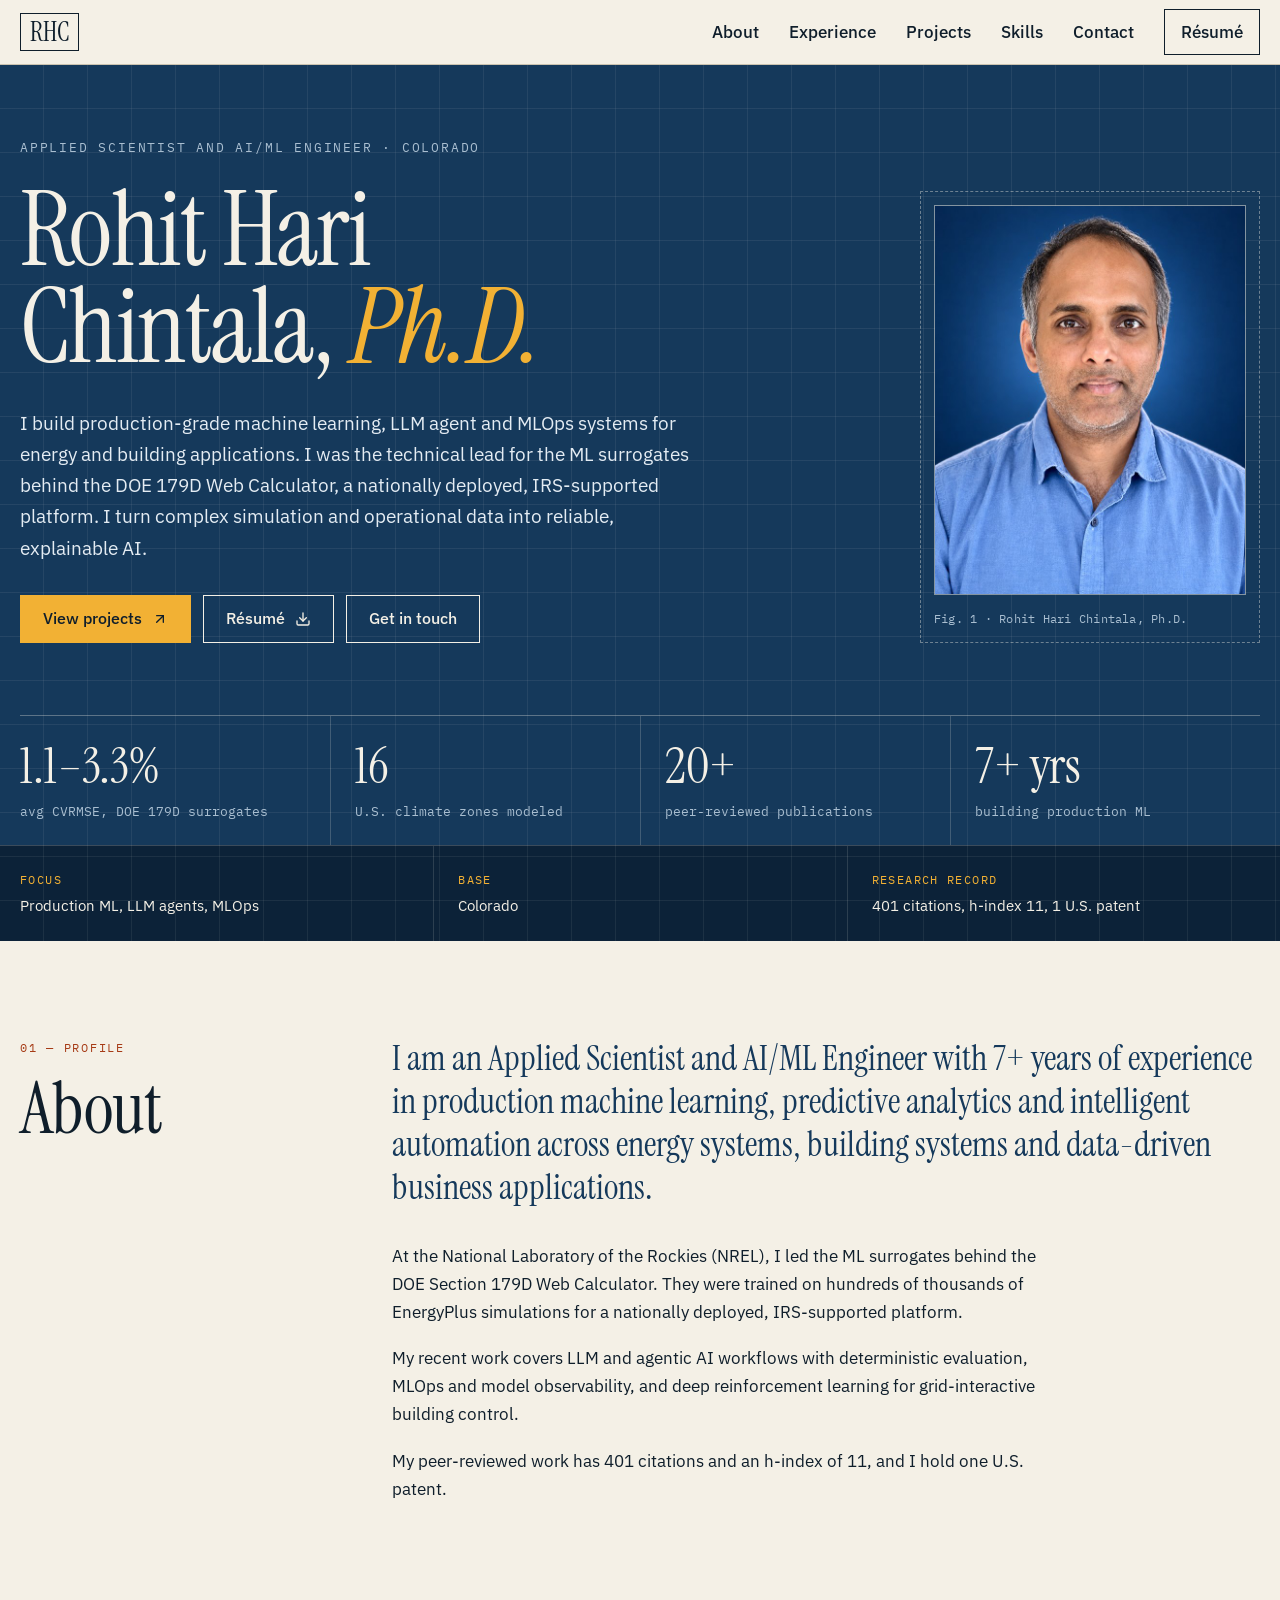
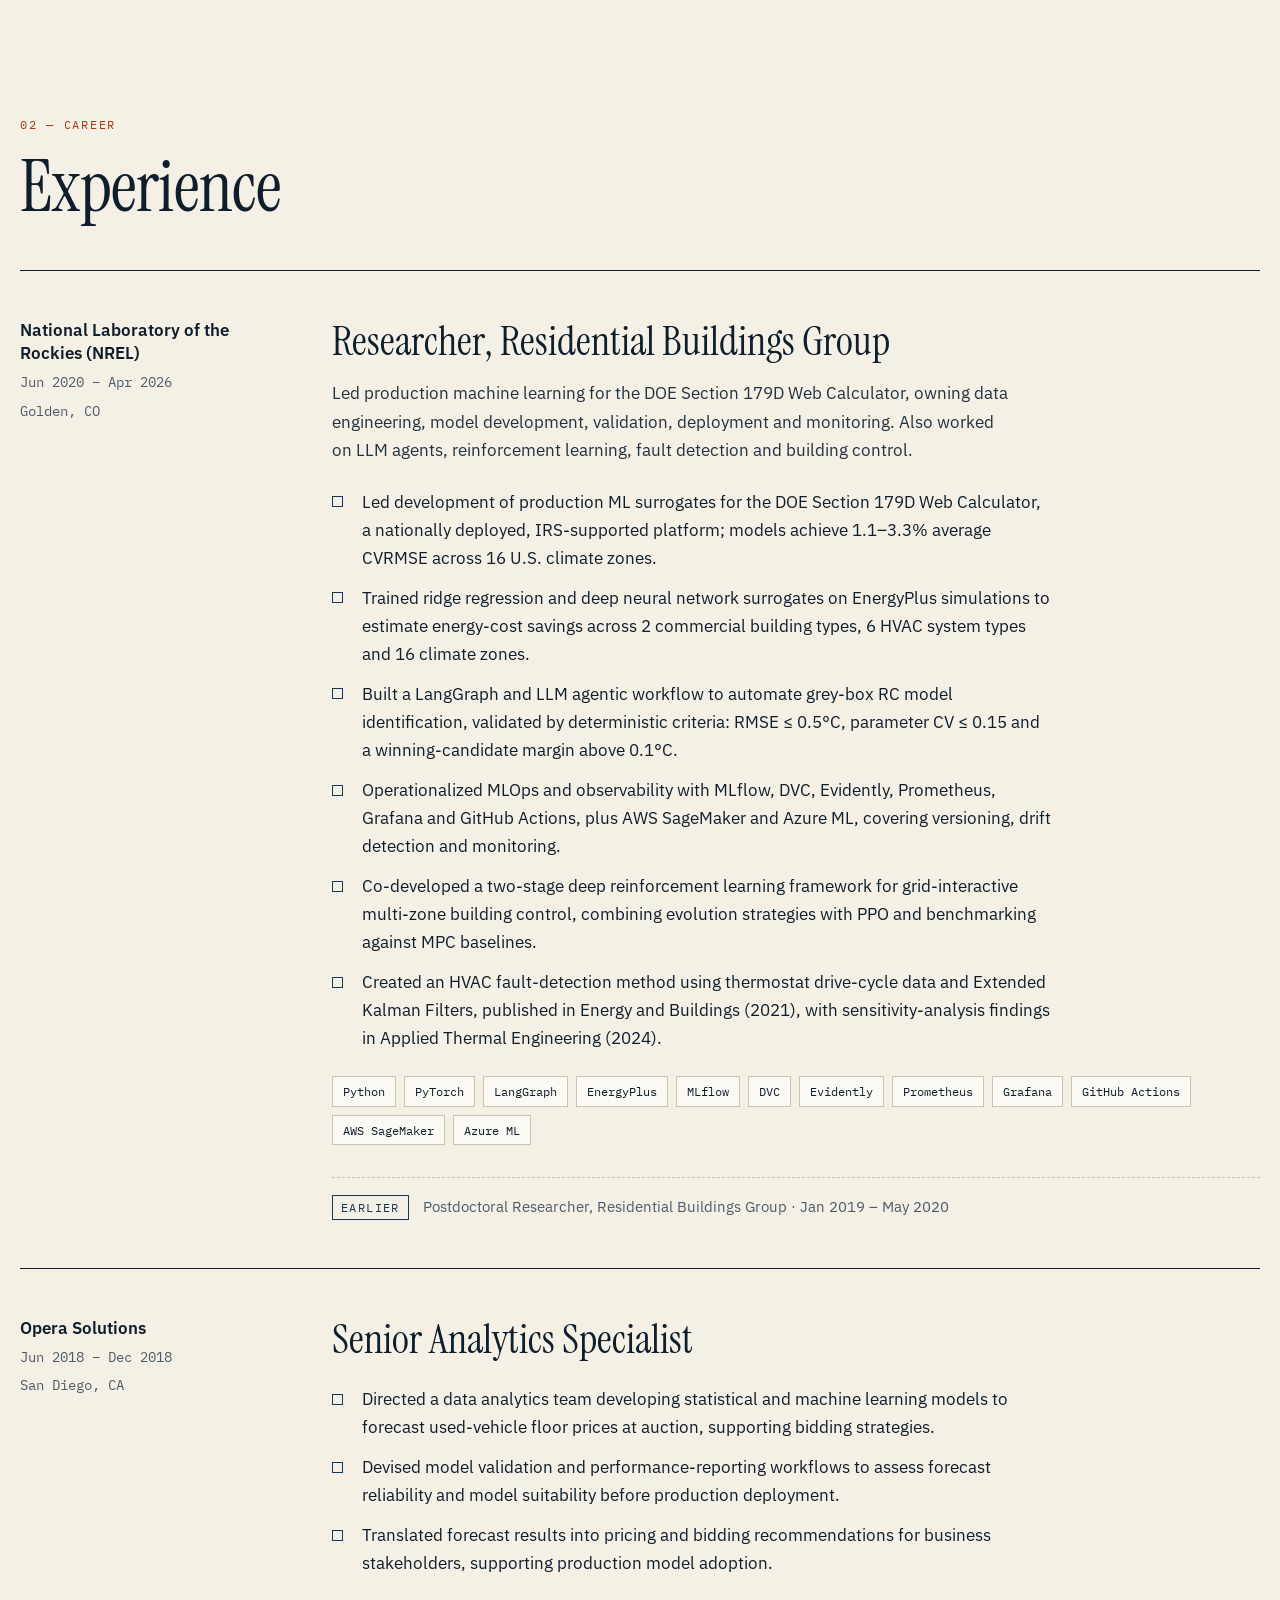
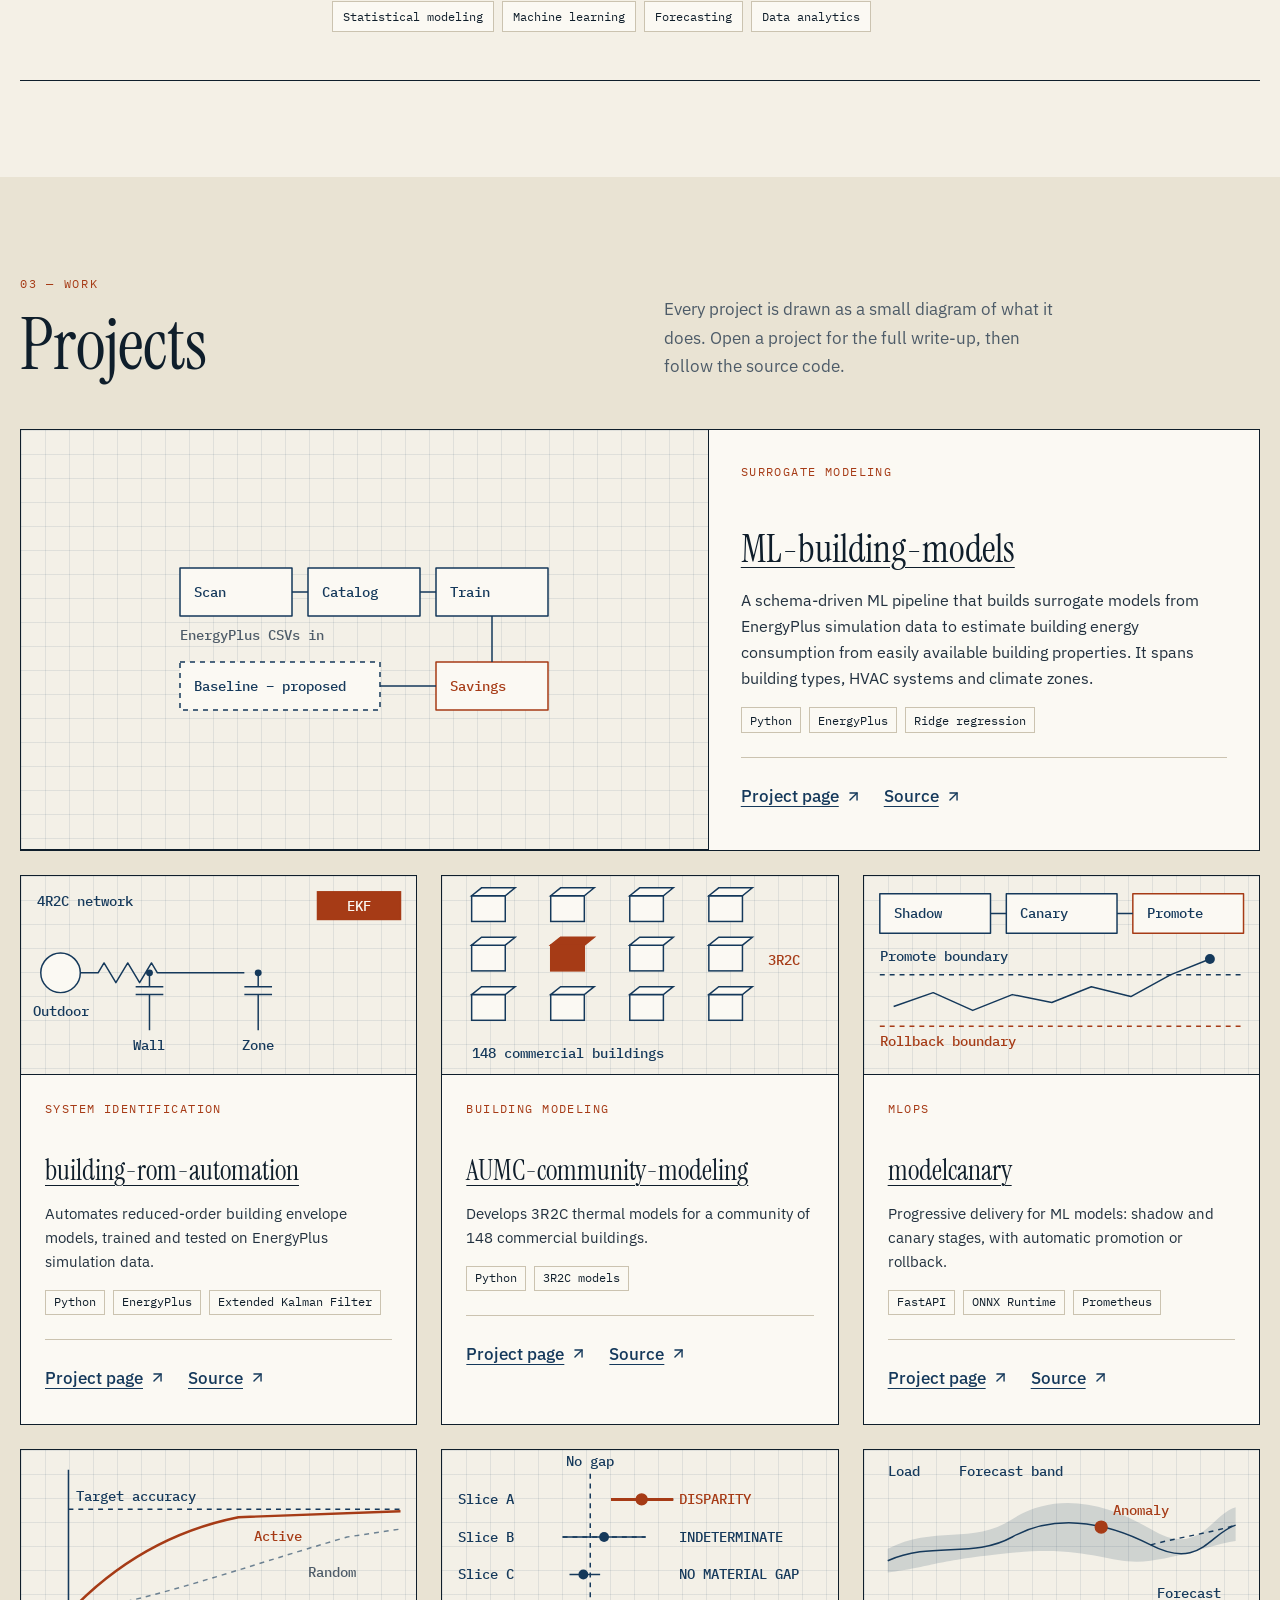
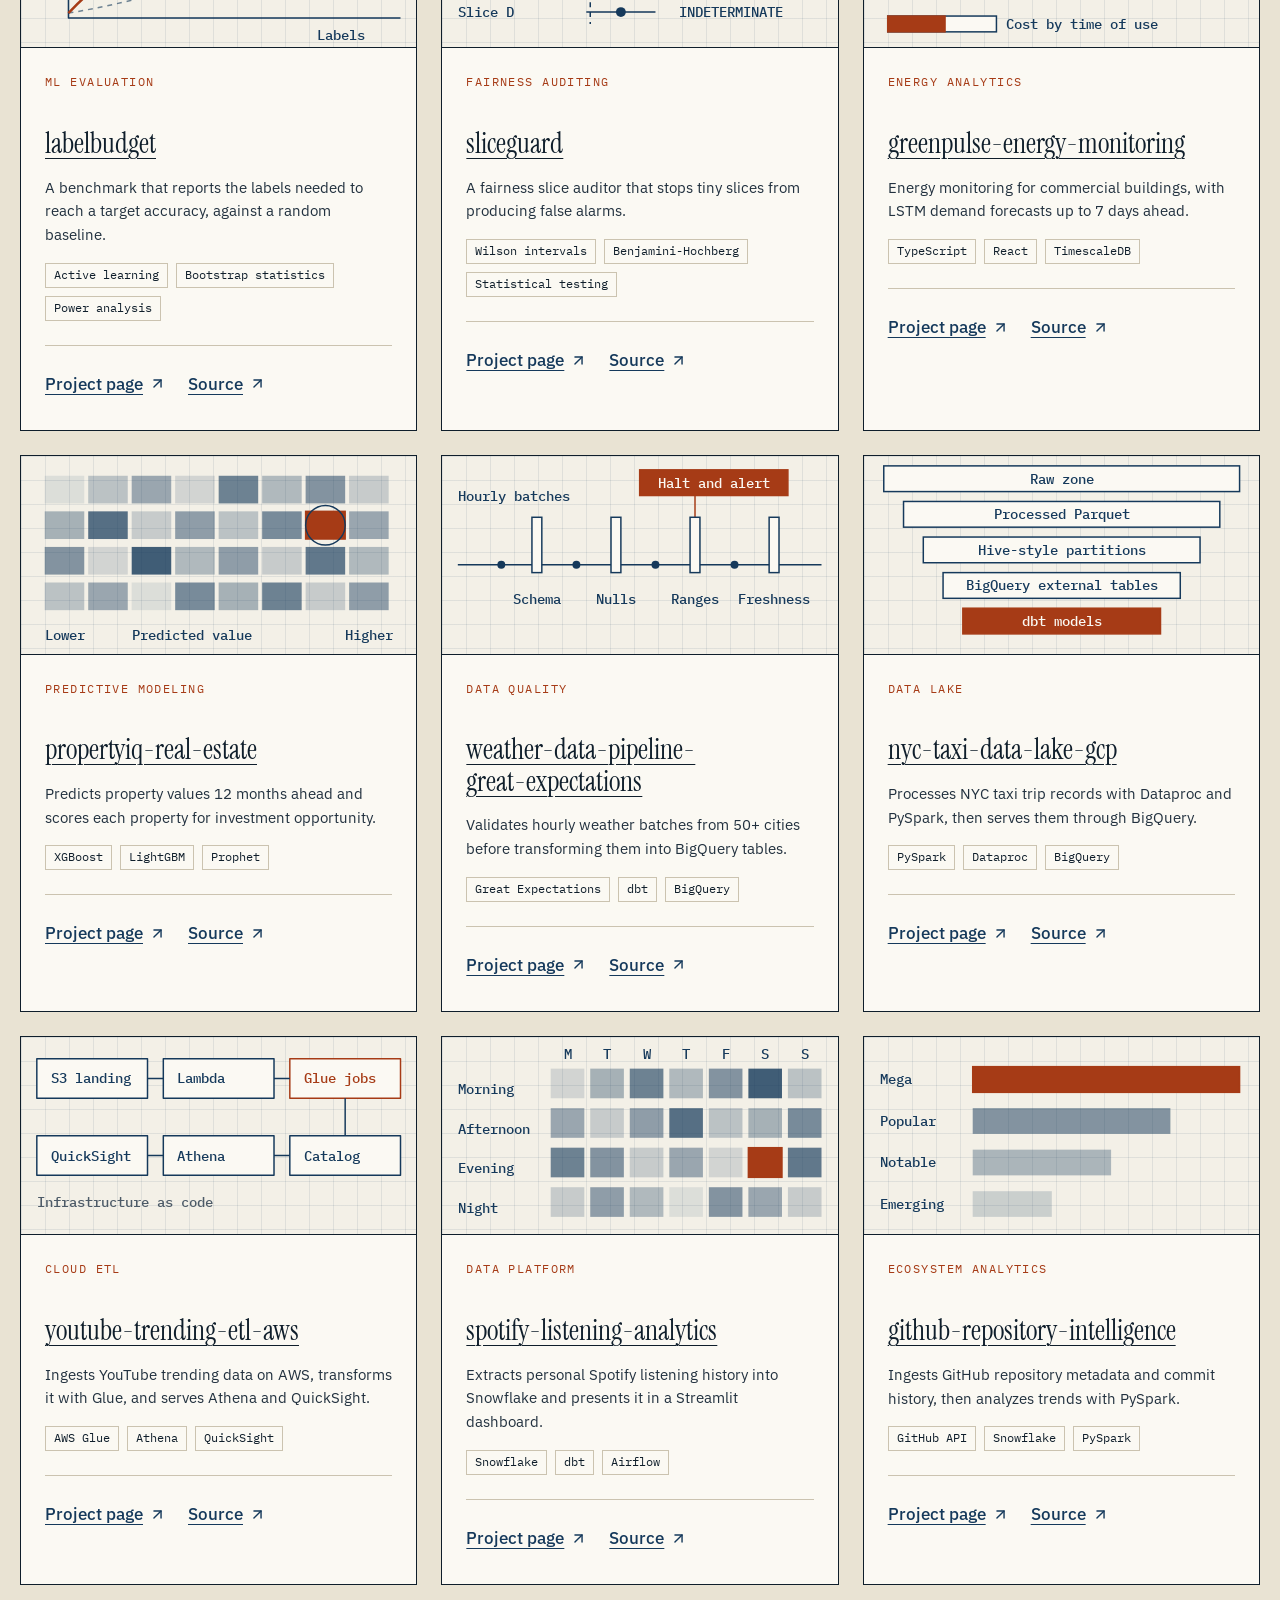
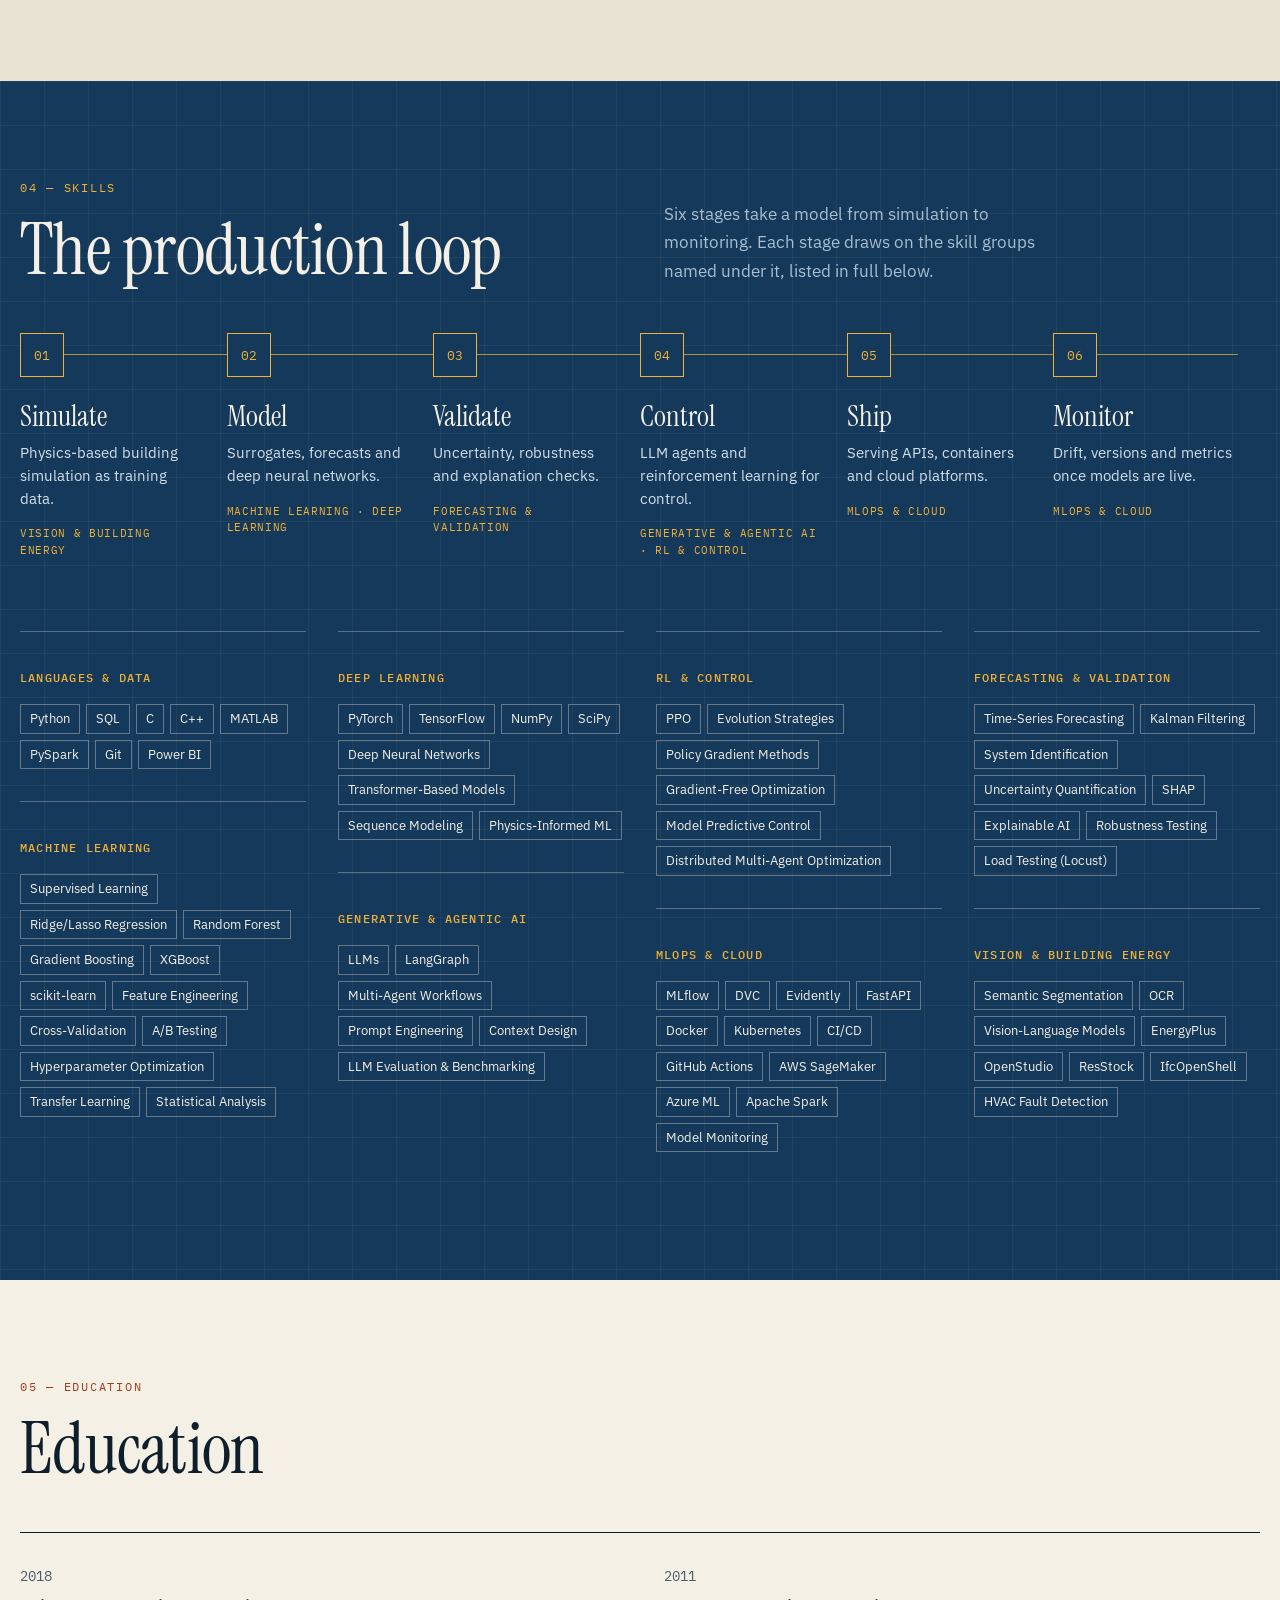
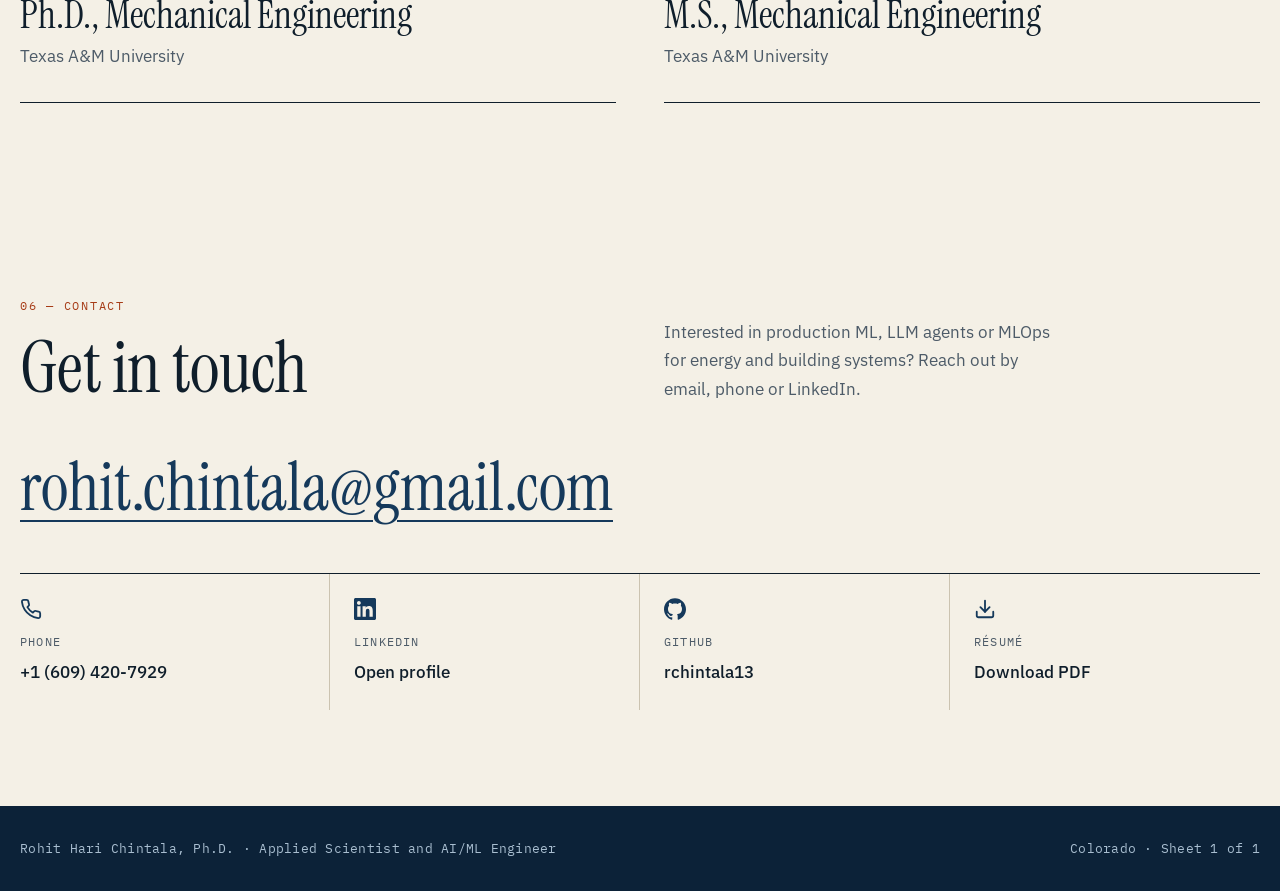
==== index.html @ a0edca1d "Portfolio website, revision 1" ====
<!doctype html>
<html lang="en">
<head>
<meta charset="utf-8">
<meta name="viewport" content="width=device-width, initial-scale=1">
<title>Rohit Hari Chintala, Ph.D. | Applied Scientist and AI/ML Engineer</title>
<meta name="description" content="Applied Scientist and AI/ML Engineer building production ML, LLM agents and MLOps for energy and building systems. Technical lead on the DOE 179D Web Calculator.">
<link rel="canonical" href="https://rchintala13.github.io/">
<meta property="og:type" content="website">
<meta property="og:title" content="Rohit Hari Chintala, Ph.D. | Applied Scientist and AI/ML Engineer">
<meta property="og:description" content="Applied Scientist and AI/ML Engineer building production ML, LLM agents and MLOps for energy and building systems. Technical lead on the DOE 179D Web Calculator.">
<meta property="og:url" content="https://rchintala13.github.io/">
<meta property="og:image" content="https://rchintala13.github.io/assets/images/social-card.png">
<meta name="twitter:card" content="summary_large_image">
<meta name="theme-color" content="#15395B">
<link rel="icon" href="favicon.svg" type="image/svg+xml">
<link rel="apple-touch-icon" href="apple-touch-icon.png">
<link rel="preconnect" href="https://fonts.googleapis.com">
<link rel="preconnect" href="https://fonts.gstatic.com" crossorigin>
<link href="https://fonts.googleapis.com/css2?family=IBM+Plex+Mono:wght@400;500&family=IBM+Plex+Sans:wght@400;500;600&family=Instrument+Serif:ital@0;1&display=swap" rel="stylesheet">
<link rel="stylesheet" href="assets/css/site.css">
</head>
<body>
<a class="skip" href="#main">Skip to content</a>

<svg width="0" height="0" style="position:absolute" aria-hidden="true" focusable="false">
  <symbol id="i-github" viewBox="0 0 24 24" fill="currentColor"><path d="M12 .297c-6.63 0-12 5.373-12 12 0 5.303 3.438 9.8 8.205 11.385 .6 .113 .82-.258 .82-.577 0-.285-.01-1.04-.015-2.04-3.338 .724-4.042-1.61-4.042-1.61C4.422 18.07 3.633 17.7 3.633 17.7c-1.087-.744 .084-.729 .084-.729 1.205 .084 1.838 1.236 1.838 1.236 1.07 1.835 2.809 1.305 3.495 .998 .108-.776 .417-1.305 .76-1.605-2.665-.3-5.466-1.332-5.466-5.93 0-1.31 .465-2.38 1.235-3.22-.135-.303-.54-1.523 .105-3.176 0 0 1.005-.322 3.3 1.23 .96-.267 1.98-.399 3-.405 1.02 .006 2.04 .138 3 .405 2.28-1.552 3.285-1.23 3.285-1.23 .645 1.653 .24 2.873 .12 3.176 .765 .84 1.23 1.91 1.23 3.22 0 4.61-2.805 5.625-5.475 5.92 .42 .36 .81 1.096 .81 2.22 0 1.606-.015 2.896-.015 3.286 0 .315 .21 .69 .825 .57C20.565 22.092 24 17.592 24 12.297c0-6.627-5.373-12-12-12"/></symbol>
  <symbol id="i-linkedin" viewBox="0 0 24 24" fill="currentColor"><path d="M20.447 20.452h-3.554v-5.569c0-1.328-.027-3.037-1.852-3.037-1.853 0-2.136 1.445-2.136 2.939v5.667H9.351V9h3.414v1.561h.046c.477-.9 1.637-1.85 3.37-1.85 3.601 0 4.267 2.37 4.267 5.455v6.286zM5.337 7.433c-1.144 0-2.063-.926-2.063-2.065 0-1.138 .92-2.063 2.063-2.063 1.14 0 2.064 .925 2.064 2.063 0 1.139-.925 2.065-2.064 2.065zm1.782 13.019H3.555V9h3.564v11.452zM22.225 0H1.771C.792 0 0 .774 0 1.729v20.542C0 23.227 .792 24 1.771 24h20.451C23.2 24 24 23.227 24 22.271V1.729C24 .774 23.2 0 22.222 0h.003z"/></symbol>
  <symbol id="i-mail" viewBox="0 0 24 24" fill="none" stroke="currentColor" stroke-width="2" stroke-linecap="round" stroke-linejoin="round"><rect width="20" height="16" x="2" y="4" rx="2"/><path d="m22 7-8.97 5.7a1.94 1.94 0 0 1-2.06 0L2 7"/></symbol>
  <symbol id="i-phone" viewBox="0 0 24 24" fill="none" stroke="currentColor" stroke-width="2" stroke-linecap="round" stroke-linejoin="round"><path d="M22 16.92v3a2 2 0 0 1-2.18 2 19.79 19.79 0 0 1-8.63-3.07 19.5 19.5 0 0 1-6-6 19.79 19.79 0 0 1-3.07-8.67A2 2 0 0 1 4.11 2h3a2 2 0 0 1 2 1.72 12.84 12.84 0 0 0 .7 2.81 2 2 0 0 1-.45 2.11L8.09 9.91a16 16 0 0 0 6 6l1.27-1.27a2 2 0 0 1 2.11-.45 12.84 12.84 0 0 0 2.81.7A2 2 0 0 1 22 16.92z"/></symbol>
  <symbol id="i-download" viewBox="0 0 24 24" fill="none" stroke="currentColor" stroke-width="2" stroke-linecap="round" stroke-linejoin="round"><path d="M21 15v4a2 2 0 0 1-2 2H5a2 2 0 0 1-2-2v-4"/><polyline points="7 10 12 15 17 10"/><line x1="12" x2="12" y1="15" y2="3"/></symbol>
  <symbol id="i-arrow" viewBox="0 0 24 24" fill="none" stroke="currentColor" stroke-width="2" stroke-linecap="round" stroke-linejoin="round"><path d="M7 7h10v10"/><path d="M7 17 17 7"/></symbol>
</svg>

<header class="top">
  <div class="wrap top-in">
    <a class="mark" href="#top" aria-label="Rohit Hari Chintala, Ph.D. (top of page)">RHC</a>
    <nav class="nav-desk" aria-label="Primary">
      <a href="#about">About</a>
      <a href="#experience">Experience</a>
      <a href="#projects">Projects</a>
      <a href="#skills">Skills</a>
      <a href="#contact">Contact</a>
      <a class="nav-cv" href="assets/files/rohit-ph-d-resume.pdf" download>Résumé</a>
    </nav>
    <details class="nav-mobile">
      <summary>Menu</summary>
      <nav aria-label="Mobile">
        <a href="#about">About</a>
        <a href="#experience">Experience</a>
        <a href="#projects">Projects</a>
        <a href="#skills">Skills</a>
        <a href="#contact">Contact</a>
        <a href="assets/files/rohit-ph-d-resume.pdf" download>Résumé (PDF)</a>
      </nav>
    </details>
  </div>
</header>

<main id="main">

<!-- HERO -->
<section class="hero" id="top" aria-labelledby="hero-title">
  <div class="wrap hero-grid">
    <div class="hero-copy">
      <p class="eyebrow"><span class="role-line">Applied Scientist and AI/ML Engineer</span><span class="sep" aria-hidden="true"> · </span><span class="loc">Colorado</span></p>
      <h1 id="hero-title">Rohit Hari Chintala, <span class="deg">Ph.D.</span></h1>
      <p class="lead">I build production-grade machine learning, LLM agent and MLOps systems for energy and building applications. I was the technical lead for the ML surrogates behind the DOE 179D Web Calculator, a nationally deployed, IRS-supported platform. I turn complex simulation and operational data into reliable, explainable AI.</p>
      <div class="ctas">
        <a class="btn btn-primary" href="#projects">View projects <svg class="ic" aria-hidden="true"><use href="#i-arrow"/></svg></a>
        <a class="btn btn-ghost" href="assets/files/rohit-ph-d-resume.pdf" download>Résumé <svg class="ic" aria-hidden="true"><use href="#i-download"/></svg></a>
        <a class="btn btn-ghost" href="#contact">Get in touch</a>
      </div>
    </div>
    <figure class="portrait">
      <img src="assets/images/rohit-ph-d.jpg" alt="Portrait of Rohit Hari Chintala, Ph.D.">
      <figcaption>Fig. 1 · Rohit Hari Chintala, Ph.D.</figcaption>
    </figure>
  </div>
  <div class="wrap">
    <ul class="readouts">
      <li><strong class="v">1.1–3.3%</strong><span class="k">avg CVRMSE, DOE 179D surrogates</span></li>
      <li><strong class="v">16</strong><span class="k">U.S. climate zones modeled</span></li>
      <li><strong class="v">20+</strong><span class="k">peer-reviewed publications</span></li>
      <li><strong class="v">7+ yrs</strong><span class="k">building production ML</span></li>
    </ul>
  </div>
  <div class="spec-band">
    <div class="wrap">
      <ul class="spec" aria-label="Quick facts">
        <li><span class="sl">Focus</span><span class="sv">Production ML, LLM agents, MLOps</span></li>
        <li><span class="sl">Base</span><span class="sv">Colorado</span></li>
        <li><span class="sl">Research record</span><span class="sv">401 citations, h-index 11, 1 U.S. patent</span></li>
      </ul>
    </div>
  </div>
</section>

<!-- ABOUT -->
<section class="sect about" id="about" aria-labelledby="about-title">
  <div class="wrap about-grid">
    <header>
      <p class="kicker">01 — Profile</p>
      <h2 id="about-title">About</h2>
    </header>
    <div class="prose">
      <p>I am an Applied Scientist and AI/ML Engineer with 7+ years of experience in production machine learning, predictive analytics and intelligent automation across energy systems, building systems and data-driven business applications.</p>
      <p>At the National Laboratory of the Rockies (NREL), I led the ML surrogates behind the DOE Section 179D Web Calculator. They were trained on hundreds of thousands of EnergyPlus simulations for a nationally deployed, IRS-supported platform.</p>
      <p>My recent work covers LLM and agentic AI workflows with deterministic evaluation, MLOps and model observability, and deep reinforcement learning for grid-interactive building control.</p>
      <p>My peer-reviewed work has 401 citations and an h-index of 11, and I hold one U.S. patent.</p>
    </div>
  </div>
</section>

<!-- EXPERIENCE -->
<section class="sect exp" id="experience" aria-labelledby="exp-title">
  <div class="wrap">
    <header class="sect-head">
      <div>
        <p class="kicker">02 — Career</p>
        <h2 id="exp-title">Experience</h2>
      </div>
    </header>

    <article class="role">
      <div class="role-side">
        <p class="co">National Laboratory of the Rockies (NREL)</p>
        <p class="meta">Jun 2020 – Apr 2026</p>
        <p class="meta">Golden, CO</p>
      </div>
      <div class="role-main">
        <h3>Researcher, Residential Buildings Group</h3>
        <p class="role-desc">Led production machine learning for the DOE Section 179D Web Calculator, owning data engineering, model development, validation, deployment and monitoring. Also worked on LLM agents, reinforcement learning, fault detection and building control.</p>
        <ul class="bullets">
          <li>Led development of production ML surrogates for the DOE Section 179D Web Calculator, a nationally deployed, IRS-supported platform; models achieve 1.1–3.3% average CVRMSE across 16 U.S. climate zones.</li>
          <li>Trained ridge regression and deep neural network surrogates on EnergyPlus simulations to estimate energy-cost savings across 2 commercial building types, 6 HVAC system types and 16 climate zones.</li>
          <li>Built a LangGraph and LLM agentic workflow to automate grey-box RC model identification, validated by deterministic criteria: RMSE ≤ 0.5°C, parameter CV ≤ 0.15 and a winning-candidate margin above 0.1°C.</li>
          <li>Operationalized MLOps and observability with MLflow, DVC, Evidently, Prometheus, Grafana and GitHub Actions, plus AWS SageMaker and Azure ML, covering versioning, drift detection and monitoring.</li>
          <li>Co-developed a two-stage deep reinforcement learning framework for grid-interactive multi-zone building control, combining evolution strategies with PPO and benchmarking against MPC baselines.</li>
          <li>Created an HVAC fault-detection method using thermostat drive-cycle data and Extended Kalman Filters, published in Energy and Buildings (2021), with sensitivity-analysis findings in Applied Thermal Engineering (2024).</li>
        </ul>
        <ul class="chips" aria-label="Technologies at NREL">
          <li>Python</li><li>PyTorch</li><li>LangGraph</li><li>EnergyPlus</li><li>MLflow</li><li>DVC</li><li>Evidently</li><li>Prometheus</li><li>Grafana</li><li>GitHub Actions</li><li>AWS SageMaker</li><li>Azure ML</li>
        </ul>
        <p class="earlier"><span class="tag">Earlier</span> Postdoctoral Researcher, Residential Buildings Group · Jan 2019 – May 2020</p>
      </div>
    </article>

    <article class="role">
      <div class="role-side">
        <p class="co">Opera Solutions</p>
        <p class="meta">Jun 2018 – Dec 2018</p>
        <p class="meta">San Diego, CA</p>
      </div>
      <div class="role-main">
        <h3>Senior Analytics Specialist</h3>
        <ul class="bullets">
          <li>Directed a data analytics team developing statistical and machine learning models to forecast used-vehicle floor prices at auction, supporting bidding strategies.</li>
          <li>Devised model validation and performance-reporting workflows to assess forecast reliability and model suitability before production deployment.</li>
          <li>Translated forecast results into pricing and bidding recommendations for business stakeholders, supporting production model adoption.</li>
        </ul>
        <ul class="chips" aria-label="Technologies at Opera Solutions">
          <li>Statistical modeling</li><li>Machine learning</li><li>Forecasting</li><li>Data analytics</li>
        </ul>
      </div>
    </article>
  </div>
</section>

<!-- PROJECTS -->
<section class="sect work" id="projects" aria-labelledby="work-title">
  <div class="wrap">
    <header class="sect-head">
      <div>
        <p class="kicker">03 — Work</p>
        <h2 id="work-title">Projects</h2>
      </div>
      <p class="lede">Every project is drawn as a small diagram of what it does. Open a project for the full write-up, then follow the source code.</p>
    </header>

    <ul class="cards">

      <li class="card card--full">
        <figure class="viz">
          <svg viewBox="0 0 400 200" role="img" aria-label="Diagram: raw EnergyPlus CSVs are scanned, catalogued and trained, and savings are baseline minus proposed">
            <g class="ln">
              <rect class="bx" x="16" y="28" width="112" height="48"/>
              <rect class="bx" x="144" y="28" width="112" height="48"/>
              <rect class="bx" x="272" y="28" width="112" height="48"/>
              <rect class="bx sg" x="272" y="122" width="112" height="48"/>
              <rect class="bx dash" x="16" y="122" width="200" height="48"/>
              <path d="M128 52H144M256 52H272M328 76V122M272 146H216"/>
            </g>
            <text class="tx" x="30" y="57">Scan</text>
            <text class="tx" x="158" y="57">Catalog</text>
            <text class="tx" x="286" y="57">Train</text>
            <text class="tx sg" x="286" y="151">Savings</text>
            <text class="tx" x="30" y="151">Baseline − proposed</text>
            <text class="tx mut" x="16" y="100">EnergyPlus CSVs in</text>
          </svg>
        </figure>
        <div class="card-body">
          <p class="cat">Surrogate modeling</p>
          <h3><a href="projects/ml-building-models.html">ML-building-models</a></h3>
          <p class="desc">A schema-driven ML pipeline that builds surrogate models from EnergyPlus simulation data to estimate building energy consumption from easily available building properties. It spans building types, HVAC systems and climate zones.</p>
          <ul class="chips" aria-label="Main technologies"><li>Python</li><li>EnergyPlus</li><li>Ridge regression</li></ul>
          <p class="links"><a href="projects/ml-building-models.html">Project page <svg class="ic" aria-hidden="true"><use href="#i-arrow"/></svg></a><a href="https://github.com/rchintala13/ML-building-models">Source <svg class="ic" aria-hidden="true"><use href="#i-arrow"/></svg></a></p>
        </div>
      </li>

      <li class="card">
        <figure class="viz">
          <svg viewBox="0 0 400 200" role="img" aria-label="Diagram: a 4R2C thermal network linking outdoor air, a wall node and a zone node, with an EKF badge">
            <g class="ln">
              <circle class="bx" cx="40" cy="98" r="20"/>
              <path d="M60 98H78l6-10 12 20 12-20 12 20 12-20 6 10H226"/>
              <path d="M130 98V112M116 112H144M116 120H144M130 120V156"/>
              <path d="M240 98V112M226 112H254M226 120H254M240 120V156"/>
            </g>
            <circle class="fl" cx="130" cy="98" r="3.5"/>
            <circle class="fl" cx="240" cy="98" r="3.5"/>
            <text class="tx tc" x="40" y="142">Outdoor</text>
            <text class="tx tc" x="130" y="176">Wall</text>
            <text class="tx tc" x="240" y="176">Zone</text>
            <text class="tx" x="16" y="30">4R2C network</text>
            <rect class="sf" x="300" y="16" width="84" height="28"/>
            <text class="tx tc tw" x="342" y="35">EKF</text>
          </svg>
        </figure>
        <div class="card-body">
          <p class="cat">System identification</p>
          <h3><a href="projects/building-rom-automation.html">building-rom-automation</a></h3>
          <p class="desc">Automates reduced-order building envelope models, trained and tested on EnergyPlus simulation data.</p>
          <ul class="chips" aria-label="Main technologies"><li>Python</li><li>EnergyPlus</li><li>Extended Kalman Filter</li></ul>
          <p class="links"><a href="projects/building-rom-automation.html">Project page <svg class="ic" aria-hidden="true"><use href="#i-arrow"/></svg></a><a href="https://github.com/rchintala13/building-rom-automation">Source <svg class="ic" aria-hidden="true"><use href="#i-arrow"/></svg></a></p>
        </div>
      </li>

      <li class="card">
        <figure class="viz">
          <svg viewBox="0 0 400 200" role="img" aria-label="Diagram: a grid of commercial buildings, one highlighted, for a community of 148 buildings">
            <defs>
              <g id="bdA"><rect class="bx" x="0" y="8" width="34" height="26"/><polygon class="bx" points="0,8 10,0 44,0 34,8"/></g>
              <g id="bdH"><rect class="hx" x="0" y="8" width="34" height="26"/><polygon class="hx" points="0,8 10,0 44,0 34,8"/></g>
            </defs>
            <use href="#bdA" x="30" y="12"/><use href="#bdA" x="110" y="12"/><use href="#bdA" x="190" y="12"/><use href="#bdA" x="270" y="12"/>
            <use href="#bdA" x="30" y="62"/><use href="#bdH" x="110" y="62"/><use href="#bdA" x="190" y="62"/><use href="#bdA" x="270" y="62"/>
            <use href="#bdA" x="30" y="112"/><use href="#bdA" x="110" y="112"/><use href="#bdA" x="190" y="112"/><use href="#bdA" x="270" y="112"/>
            <text class="tx" x="30" y="184">148 commercial buildings</text>
            <text class="tx ts" x="330" y="90">3R2C</text>
          </svg>
        </figure>
        <div class="card-body">
          <p class="cat">Building modeling</p>
          <h3><a href="projects/aumc-community-modeling.html">AUMC-community-modeling</a></h3>
          <p class="desc">Develops 3R2C thermal models for a community of 148 commercial buildings.</p>
          <ul class="chips" aria-label="Main technologies"><li>Python</li><li>3R2C models</li></ul>
          <p class="links"><a href="projects/aumc-community-modeling.html">Project page <svg class="ic" aria-hidden="true"><use href="#i-arrow"/></svg></a><a href="https://github.com/rchintala13/AUMC-community-modeling">Source <svg class="ic" aria-hidden="true"><use href="#i-arrow"/></svg></a></p>
        </div>
      </li>

      <li class="card">
        <figure class="viz">
          <svg viewBox="0 0 400 200" role="img" aria-label="Diagram: a model moves from shadow to canary to promotion, with a rollback boundary">
            <g class="ln">
              <rect class="bx" x="16" y="18" width="112" height="40"/>
              <rect class="bx" x="144" y="18" width="112" height="40"/>
              <rect class="bx sg" x="272" y="18" width="112" height="40"/>
              <path d="M128 38H144M256 38H272"/>
              <path class="dash" d="M16 100H384"/>
              <path class="dash sg" d="M16 152H384"/>
            </g>
            <text class="tx" x="30" y="43">Shadow</text>
            <text class="tx" x="158" y="43">Canary</text>
            <text class="tx" x="286" y="43">Promote</text>
            <text class="tx" x="16" y="86">Promote boundary</text>
            <text class="tx sg" x="16" y="172">Rollback boundary</text>
            <polyline class="ln" points="30,132 70,118 110,136 150,120 190,128 230,112 270,122 310,100 350,84" fill="none" stroke="currentColor" stroke-width="2.5"/>
            <circle class="fl" cx="350" cy="84" r="5"/>
          </svg>
        </figure>
        <div class="card-body">
          <p class="cat">MLOps</p>
          <h3><a href="projects/modelcanary.html">modelcanary</a></h3>
          <p class="desc">Progressive delivery for ML models: shadow and canary stages, with automatic promotion or rollback.</p>
          <ul class="chips" aria-label="Main technologies"><li>FastAPI</li><li>ONNX Runtime</li><li>Prometheus</li></ul>
          <p class="links"><a href="projects/modelcanary.html">Project page <svg class="ic" aria-hidden="true"><use href="#i-arrow"/></svg></a><a href="https://github.com/rchintala13/modelcanary">Source <svg class="ic" aria-hidden="true"><use href="#i-arrow"/></svg></a></p>
        </div>
      </li>

      <li class="card">
        <figure class="viz">
          <svg viewBox="0 0 400 200" role="img" aria-label="Chart: active learning reaches the target accuracy with fewer labels than the random baseline">
            <g class="ln">
              <path d="M48 20V170H384"/>
              <path class="dash" d="M48 60H384"/>
              <path class="dash mut" d="M48 165C140 150 220 120 330 88L384 80"/>
            </g>
            <path class="sg" d="M48 165C100 110 160 80 220 68L384 62" fill="none" stroke="currentColor" stroke-width="2.5"/>
            <text class="tx" x="56" y="52">Target accuracy</text>
            <text class="tx sg" x="236" y="92">Active</text>
            <text class="tx mut" x="290" y="128">Random</text>
            <text class="tx" x="300" y="192">Labels</text>
          </svg>
        </figure>
        <div class="card-body">
          <p class="cat">ML evaluation</p>
          <h3><a href="projects/labelbudget.html">labelbudget</a></h3>
          <p class="desc">A benchmark that reports the labels needed to reach a target accuracy, against a random baseline.</p>
          <ul class="chips" aria-label="Main technologies"><li>Active learning</li><li>Bootstrap statistics</li><li>Power analysis</li></ul>
          <p class="links"><a href="projects/labelbudget.html">Project page <svg class="ic" aria-hidden="true"><use href="#i-arrow"/></svg></a><a href="https://github.com/rchintala13/labelbudget">Source <svg class="ic" aria-hidden="true"><use href="#i-arrow"/></svg></a></p>
        </div>
      </li>

      <li class="card">
        <figure class="viz">
          <svg viewBox="0 0 400 200" role="img" aria-label="Forest plot: four slices with confidence intervals around the gap, one flagged as disparity, two as indeterminate">
            <g class="ln">
              <path class="dash" d="M150 24V176"/>
              <path d="M171 50H234M122 88H206M129 126H160M146 164H216"/>
            </g>
            <path class="sg" d="M171 50H234" stroke="currentColor" stroke-width="3"/>
            <line class="ln dash" x1="122" y1="88" x2="206" y2="88"/>
            <circle class="sf" cx="202" cy="50" r="5.5"/>
            <circle class="fl" cx="164" cy="88" r="5"/>
            <circle class="fl" cx="143" cy="126" r="5"/>
            <circle class="fl" cx="181" cy="164" r="5"/>
            <text class="tx" x="16" y="55">Slice A</text>
            <text class="tx" x="16" y="93">Slice B</text>
            <text class="tx" x="16" y="131">Slice C</text>
            <text class="tx" x="16" y="169">Slice D</text>
            <text class="tx sg" x="240" y="55" font-size="12">DISPARITY</text>
            <text class="tx" x="240" y="93" font-size="12">INDETERMINATE</text>
            <text class="tx" x="240" y="131" font-size="12">NO MATERIAL GAP</text>
            <text class="tx" x="240" y="169" font-size="12">INDETERMINATE</text>
            <text class="tx tc" x="150" y="16" font-size="12">No gap</text>
          </svg>
        </figure>
        <div class="card-body">
          <p class="cat">Fairness auditing</p>
          <h3><a href="projects/sliceguard.html">sliceguard</a></h3>
          <p class="desc">A fairness slice auditor that stops tiny slices from producing false alarms.</p>
          <ul class="chips" aria-label="Main technologies"><li>Wilson intervals</li><li>Benjamini-Hochberg</li><li>Statistical testing</li></ul>
          <p class="links"><a href="projects/sliceguard.html">Project page <svg class="ic" aria-hidden="true"><use href="#i-arrow"/></svg></a><a href="https://github.com/rchintala13/sliceguard">Source <svg class="ic" aria-hidden="true"><use href="#i-arrow"/></svg></a></p>
        </div>
      </li>

      <li class="card">
        <figure class="viz">
          <svg viewBox="0 0 400 200" role="img" aria-label="Dashboard: a building load line with a forecast band and one flagged anomaly">
            <path class="fl band" d="M24 100C70 76 110 96 150 70S240 50 290 80S350 66 376 58V92C350 96 330 106 290 112S230 96 150 104S70 118 24 124Z" fill="currentColor" opacity=".16"/>
            <g class="ln">
              <path d="M24 112C70 92 110 110 150 88S240 70 290 96S350 84 376 76"/>
              <path class="dash" d="M290 96C320 88 350 84 376 76"/>
            </g>
            <circle class="sf" cx="240" cy="78" r="6"/>
            <text class="tx ts" x="252" y="66">Anomaly</text>
            <text class="tx" x="24" y="26">Load</text>
            <text class="tx" x="96" y="26">Forecast band</text>
            <text class="tx" x="296" y="150">Forecast</text>
            <rect class="bx" x="24" y="168" width="110" height="16" rx="0"/>
            <rect class="sf" x="24" y="168" width="58" height="16"/>
            <text class="tx" x="144" y="181">Cost by time of use</text>
          </svg>
        </figure>
        <div class="card-body">
          <p class="cat">Energy analytics</p>
          <h3><a href="projects/greenpulse-energy-monitoring.html">greenpulse-energy-monitoring</a></h3>
          <p class="desc">Energy monitoring for commercial buildings, with LSTM demand forecasts up to 7 days ahead.</p>
          <ul class="chips" aria-label="Main technologies"><li>TypeScript</li><li>React</li><li>TimescaleDB</li></ul>
          <p class="links"><a href="projects/greenpulse-energy-monitoring.html">Project page <svg class="ic" aria-hidden="true"><use href="#i-arrow"/></svg></a><a href="https://github.com/rchintala13/greenpulse-energy-monitoring">Source <svg class="ic" aria-hidden="true"><use href="#i-arrow"/></svg></a></p>
        </div>
      </li>

      <li class="card">
        <figure class="viz">
          <svg viewBox="0 0 400 200" role="img" aria-label="Heatmap grid of neighborhoods shaded by predicted value, with one top-scored cell highlighted">
            <g class="fl">
              <rect x="24" y="20" width="40" height="28" opacity=".1"/><rect x="68" y="20" width="40" height="28" opacity=".25"/><rect x="112" y="20" width="40" height="28" opacity=".4"/><rect x="156" y="20" width="40" height="28" opacity=".15"/><rect x="200" y="20" width="40" height="28" opacity=".6"/><rect x="244" y="20" width="40" height="28" opacity=".3"/><rect x="288" y="20" width="40" height="28" opacity=".5"/><rect x="332" y="20" width="40" height="28" opacity=".2"/>
              <rect x="24" y="56" width="40" height="28" opacity=".35"/><rect x="68" y="56" width="40" height="28" opacity=".7"/><rect x="112" y="56" width="40" height="28" opacity=".2"/><rect x="156" y="56" width="40" height="28" opacity=".45"/><rect x="200" y="56" width="40" height="28" opacity=".25"/><rect x="244" y="56" width="40" height="28" opacity=".55"/><rect x="288" y="56" width="40" height="28" opacity=".12"/><rect x="332" y="56" width="40" height="28" opacity=".4"/>
              <rect x="24" y="92" width="40" height="28" opacity=".5"/><rect x="68" y="92" width="40" height="28" opacity=".15"/><rect x="112" y="92" width="40" height="28" opacity=".8"/><rect x="156" y="92" width="40" height="28" opacity=".3"/><rect x="200" y="92" width="40" height="28" opacity=".45"/><rect x="244" y="92" width="40" height="28" opacity=".2"/><rect x="288" y="92" width="40" height="28" opacity=".65"/><rect x="332" y="92" width="40" height="28" opacity=".3"/>
              <rect x="24" y="128" width="40" height="28" opacity=".25"/><rect x="68" y="128" width="40" height="28" opacity=".4"/><rect x="112" y="128" width="40" height="28" opacity=".1"/><rect x="156" y="128" width="40" height="28" opacity=".55"/><rect x="200" y="128" width="40" height="28" opacity=".35"/><rect x="244" y="128" width="40" height="28" opacity=".6"/><rect x="288" y="128" width="40" height="28" opacity=".2"/><rect x="332" y="128" width="40" height="28" opacity=".45"/>
            </g>
            <rect class="sf" x="288" y="56" width="40" height="28"/>
            <circle class="ln" cx="308" cy="70" r="20" fill="none" stroke="currentColor" stroke-width="1.5"/>
            <text class="tx" x="24" y="186">Lower</text>
            <text class="tx" x="376" y="186" text-anchor="end">Higher</text>
            <text class="tx" x="112" y="186">Predicted value</text>
          </svg>
        </figure>
        <div class="card-body">
          <p class="cat">Predictive modeling</p>
          <h3><a href="projects/propertyiq-real-estate.html">propertyiq-real-estate</a></h3>
          <p class="desc">Predicts property values 12 months ahead and scores each property for investment opportunity.</p>
          <ul class="chips" aria-label="Main technologies"><li>XGBoost</li><li>LightGBM</li><li>Prophet</li></ul>
          <p class="links"><a href="projects/propertyiq-real-estate.html">Project page <svg class="ic" aria-hidden="true"><use href="#i-arrow"/></svg></a><a href="https://github.com/rchintala13/propertyiq-real-estate">Source <svg class="ic" aria-hidden="true"><use href="#i-arrow"/></svg></a></p>
        </div>
      </li>

      <li class="card">
        <figure class="viz">
          <svg viewBox="0 0 400 200" role="img" aria-label="Diagram: data flows through four quality gates; a failed check halts the pipeline and sends an alert">
            <g class="ln">
              <path d="M16 110H384"/>
              <path d="M176 110V70M256 110V70M336 110V70M96 110V70"/>
              <path class="sg" d="M256 70V40"/>
            </g>
            <rect class="bx" x="91" y="62" width="10" height="56"/>
            <rect class="bx" x="171" y="62" width="10" height="56"/>
            <rect class="bx" x="251" y="62" width="10" height="56"/>
            <rect class="bx" x="331" y="62" width="10" height="56"/>
            <rect class="sf" x="200" y="14" width="150" height="26"/>
            <text class="tx tw tc" x="275" y="32">Halt and alert</text>
            <text class="tx tc" x="96" y="150">Schema</text>
            <text class="tx tc" x="176" y="150">Nulls</text>
            <text class="tx tc" x="256" y="150">Ranges</text>
            <text class="tx tc" x="336" y="150">Freshness</text>
            <text class="tx" x="16" y="46">Hourly batches</text>
            <circle class="fl" cx="60" cy="110" r="4"/><circle class="fl" cx="136" cy="110" r="4"/><circle class="fl" cx="216" cy="110" r="4"/><circle class="fl" cx="296" cy="110" r="4"/>
          </svg>
        </figure>
        <div class="card-body">
          <p class="cat">Data quality</p>
          <h3><a href="projects/weather-data-pipeline-great-expectations.html">weather-data-pipeline-great-expectations</a></h3>
          <p class="desc">Validates hourly weather batches from 50+ cities before transforming them into BigQuery tables.</p>
          <ul class="chips" aria-label="Main technologies"><li>Great Expectations</li><li>dbt</li><li>BigQuery</li></ul>
          <p class="links"><a href="projects/weather-data-pipeline-great-expectations.html">Project page <svg class="ic" aria-hidden="true"><use href="#i-arrow"/></svg></a><a href="https://github.com/rchintala13/weather-data-pipeline-great-expectations">Source <svg class="ic" aria-hidden="true"><use href="#i-arrow"/></svg></a></p>
        </div>
      </li>

      <li class="card">
        <figure class="viz">
          <svg viewBox="0 0 400 200" role="img" aria-label="Diagram: data lake layers narrowing from raw zone to dbt models">
            <rect class="bx" x="20" y="10" width="360" height="26"/>
            <rect class="bx" x="40" y="46" width="320" height="26"/>
            <rect class="bx" x="60" y="82" width="280" height="26"/>
            <rect class="bx" x="80" y="118" width="240" height="26"/>
            <rect class="sf" x="100" y="154" width="200" height="26"/>
            <text class="tx tc" x="200" y="28">Raw zone</text>
            <text class="tc tx" x="200" y="64">Processed Parquet</text>
            <text class="tc tx" x="200" y="100">Hive-style partitions</text>
            <text class="tc tx" x="200" y="136">BigQuery external tables</text>
            <text class="tc tx tw" x="200" y="172">dbt models</text>
          </svg>
        </figure>
        <div class="card-body">
          <p class="cat">Data lake</p>
          <h3><a href="projects/nyc-taxi-data-lake-gcp.html">nyc-taxi-data-lake-gcp</a></h3>
          <p class="desc">Processes NYC taxi trip records with Dataproc and PySpark, then serves them through BigQuery.</p>
          <ul class="chips" aria-label="Main technologies"><li>PySpark</li><li>Dataproc</li><li>BigQuery</li></ul>
          <p class="links"><a href="projects/nyc-taxi-data-lake-gcp.html">Project page <svg class="ic" aria-hidden="true"><use href="#i-arrow"/></svg></a><a href="https://github.com/rchintala13/nyc-taxi-data-lake-gcp">Source <svg class="ic" aria-hidden="true"><use href="#i-arrow"/></svg></a></p>
        </div>
      </li>

      <li class="card">
        <figure class="viz">
          <svg viewBox="0 0 400 200" role="img" aria-label="Diagram: files land in S3, a Lambda trigger starts Glue jobs, the catalog feeds Athena and QuickSight">
            <g class="ln">
              <rect class="bx" x="16" y="22" width="112" height="40"/>
              <rect class="bx" x="144" y="22" width="112" height="40"/>
              <rect class="bx sg" x="272" y="22" width="112" height="40"/>
              <rect class="bx" x="272" y="100" width="112" height="40"/>
              <rect class="bx" x="144" y="100" width="112" height="40"/>
              <rect class="bx" x="16" y="100" width="112" height="40"/>
              <path d="M128 42H144M256 42H272M328 62V100M272 120H256M144 120H128"/>
            </g>
            <text class="tx" x="30" y="47">S3 landing</text>
            <text class="tx" x="158" y="47">Lambda</text>
            <text class="tx sg" x="286" y="47">Glue jobs</text>
            <text class="tx" x="286" y="125">Catalog</text>
            <text class="tx" x="158" y="125">Athena</text>
            <text class="tx" x="30" y="125">QuickSight</text>
            <text class="tx mut" x="16" y="172">Infrastructure as code</text>
          </svg>
        </figure>
        <div class="card-body">
          <p class="cat">Cloud ETL</p>
          <h3><a href="projects/youtube-trending-etl-aws.html">youtube-trending-etl-aws</a></h3>
          <p class="desc">Ingests YouTube trending data on AWS, transforms it with Glue, and serves Athena and QuickSight.</p>
          <ul class="chips" aria-label="Main technologies"><li>AWS Glue</li><li>Athena</li><li>QuickSight</li></ul>
          <p class="links"><a href="projects/youtube-trending-etl-aws.html">Project page <svg class="ic" aria-hidden="true"><use href="#i-arrow"/></svg></a><a href="https://github.com/rchintala13/youtube-trending-etl-aws">Source <svg class="ic" aria-hidden="true"><use href="#i-arrow"/></svg></a></p>
        </div>
      </li>

      <li class="card">
        <figure class="viz">
          <svg viewBox="0 0 400 200" role="img" aria-label="Heatmap of listening mood by day of week and time of day">
            <text class="tx tc" x="127" y="22">M</text><text class="tx tc" x="167" y="22">T</text><text class="tx tc" x="207" y="22">W</text><text class="tx tc" x="247" y="22">T</text><text class="tx tc" x="287" y="22">F</text><text class="tx tc" x="327" y="22">S</text><text class="tx tc" x="367" y="22">S</text>
            <text class="tx" x="16" y="58">Morning</text>
            <text class="tx" x="16" y="98">Afternoon</text>
            <text class="tx" x="16" y="138">Evening</text>
            <text class="tx" x="16" y="178">Night</text>
            <g class="fl">
              <rect x="110" y="32" width="34" height="30" opacity=".15"/><rect x="150" y="32" width="34" height="30" opacity=".35"/><rect x="190" y="32" width="34" height="30" opacity=".6"/><rect x="230" y="32" width="34" height="30" opacity=".3"/><rect x="270" y="32" width="34" height="30" opacity=".5"/><rect x="310" y="32" width="34" height="30" opacity=".8"/><rect x="350" y="32" width="34" height="30" opacity=".25"/>
              <rect x="110" y="72" width="34" height="30" opacity=".4"/><rect x="150" y="72" width="34" height="30" opacity=".2"/><rect x="190" y="72" width="34" height="30" opacity=".45"/><rect x="230" y="72" width="34" height="30" opacity=".7"/><rect x="270" y="72" width="34" height="30" opacity=".25"/><rect x="310" y="72" width="34" height="30" opacity=".35"/><rect x="350" y="72" width="34" height="30" opacity=".55"/>
              <rect x="110" y="112" width="34" height="30" opacity=".6"/><rect x="150" y="112" width="34" height="30" opacity=".5"/><rect x="190" y="112" width="34" height="30" opacity=".2"/><rect x="230" y="112" width="34" height="30" opacity=".4"/><rect x="270" y="112" width="34" height="30" opacity=".15"/><rect x="310" y="112" width="34" height="30" opacity=".3"/><rect x="350" y="112" width="34" height="30" opacity=".65"/>
              <rect x="110" y="152" width="34" height="30" opacity=".2"/><rect x="150" y="152" width="34" height="30" opacity=".45"/><rect x="190" y="152" width="34" height="30" opacity=".3"/><rect x="230" y="152" width="34" height="30" opacity=".1"/><rect x="270" y="152" width="34" height="30" opacity=".5"/><rect x="310" y="152" width="34" height="30" opacity=".4"/><rect x="350" y="152" width="34" height="30" opacity=".2"/>
            </g>
            <rect class="sf" x="310" y="112" width="34" height="30"/>
          </svg>
        </figure>
        <div class="card-body">
          <p class="cat">Data platform</p>
          <h3><a href="projects/spotify-listening-analytics.html">spotify-listening-analytics</a></h3>
          <p class="desc">Extracts personal Spotify listening history into Snowflake and presents it in a Streamlit dashboard.</p>
          <ul class="chips" aria-label="Main technologies"><li>Snowflake</li><li>dbt</li><li>Airflow</li></ul>
          <p class="links"><a href="projects/spotify-listening-analytics.html">Project page <svg class="ic" aria-hidden="true"><use href="#i-arrow"/></svg></a><a href="https://github.com/rchintala13/spotify-listening-analytics">Source <svg class="ic" aria-hidden="true"><use href="#i-arrow"/></svg></a></p>
        </div>
      </li>

      <li class="card">
        <figure class="viz">
          <svg viewBox="0 0 400 200" role="img" aria-label="Ranked bars of repositories by popularity tier: mega, popular, notable, emerging">
            <text class="tx" x="16" y="48">Mega</text>
            <text class="tx" x="16" y="90">Popular</text>
            <text class="tx" x="16" y="132">Notable</text>
            <text class="tx" x="16" y="174">Emerging</text>
            <rect class="sf" x="110" y="30" width="270" height="26"/>
            <rect class="fl" x="110" y="72" width="200" height="26" opacity=".5"/>
            <rect class="fl" x="110" y="114" width="140" height="26" opacity=".32"/>
            <rect class="fl" x="110" y="156" width="80" height="26" opacity=".18"/>
          </svg>
        </figure>
        <div class="card-body">
          <p class="cat">Ecosystem analytics</p>
          <h3><a href="projects/github-repository-intelligence.html">github-repository-intelligence</a></h3>
          <p class="desc">Ingests GitHub repository metadata and commit history, then analyzes trends with PySpark.</p>
          <ul class="chips" aria-label="Main technologies"><li>GitHub API</li><li>Snowflake</li><li>PySpark</li></ul>
          <p class="links"><a href="projects/github-repository-intelligence.html">Project page <svg class="ic" aria-hidden="true"><use href="#i-arrow"/></svg></a><a href="https://github.com/rchintala13/github-repository-intelligence">Source <svg class="ic" aria-hidden="true"><use href="#i-arrow"/></svg></a></p>
        </div>
      </li>

    </ul>
  </div>
</section>

<!-- SKILLS -->
<section class="sect skills" id="skills" aria-labelledby="skills-title">
  <div class="wrap">
    <header class="sect-head">
      <div>
        <p class="kicker">04 — Skills</p>
        <h2 id="skills-title">The production loop</h2>
      </div>
      <p class="lede">Six stages take a model from simulation to monitoring. Each stage draws on the skill groups named under it, listed in full below.</p>
    </header>

    <ol class="loop">
      <li><span class="node">01</span><h3>Simulate</h3><p>Physics-based building simulation as training data.</p><p class="from">Vision &amp; Building Energy</p></li>
      <li><span class="node">02</span><h3>Model</h3><p>Surrogates, forecasts and deep neural networks.</p><p class="from">Machine Learning · Deep Learning</p></li>
      <li><span class="node">03</span><h3>Validate</h3><p>Uncertainty, robustness and explanation checks.</p><p class="from">Forecasting &amp; Validation</p></li>
      <li><span class="node">04</span><h3>Control</h3><p>LLM agents and reinforcement learning for control.</p><p class="from">Generative &amp; Agentic AI · RL &amp; Control</p></li>
      <li><span class="node">05</span><h3>Ship</h3><p>Serving APIs, containers and cloud platforms.</p><p class="from">MLOps &amp; Cloud</p></li>
      <li><span class="node">06</span><h3>Monitor</h3><p>Drift, versions and metrics once models are live.</p><p class="from">MLOps &amp; Cloud</p></li>
    </ol>

    <div class="groups">
      <div class="grp"><h3>Languages &amp; Data</h3><ul class="tagset"><li>Python</li><li>SQL</li><li>C</li><li>C++</li><li>MATLAB</li><li>PySpark</li><li>Git</li><li>Power BI</li></ul></div>
      <div class="grp"><h3>Machine Learning</h3><ul class="tagset"><li>Supervised Learning</li><li>Ridge/Lasso Regression</li><li>Random Forest</li><li>Gradient Boosting</li><li>XGBoost</li><li>scikit-learn</li><li>Feature Engineering</li><li>Cross-Validation</li><li>A/B Testing</li><li>Hyperparameter Optimization</li><li>Transfer Learning</li><li>Statistical Analysis</li></ul></div>
      <div class="grp"><h3>Deep Learning</h3><ul class="tagset"><li>PyTorch</li><li>TensorFlow</li><li>NumPy</li><li>SciPy</li><li>Deep Neural Networks</li><li>Transformer-Based Models</li><li>Sequence Modeling</li><li>Physics-Informed ML</li></ul></div>
      <div class="grp"><h3>Generative &amp; Agentic AI</h3><ul class="tagset"><li>LLMs</li><li>LangGraph</li><li>Multi-Agent Workflows</li><li>Prompt Engineering</li><li>Context Design</li><li>LLM Evaluation &amp; Benchmarking</li></ul></div>
      <div class="grp"><h3>RL &amp; Control</h3><ul class="tagset"><li>PPO</li><li>Evolution Strategies</li><li>Policy Gradient Methods</li><li>Gradient-Free Optimization</li><li>Model Predictive Control</li><li>Distributed Multi-Agent Optimization</li></ul></div>
      <div class="grp"><h3>MLOps &amp; Cloud</h3><ul class="tagset"><li>MLflow</li><li>DVC</li><li>Evidently</li><li>FastAPI</li><li>Docker</li><li>Kubernetes</li><li>CI/CD</li><li>GitHub Actions</li><li>AWS SageMaker</li><li>Azure ML</li><li>Apache Spark</li><li>Model Monitoring</li></ul></div>
      <div class="grp"><h3>Forecasting &amp; Validation</h3><ul class="tagset"><li>Time-Series Forecasting</li><li>Kalman Filtering</li><li>System Identification</li><li>Uncertainty Quantification</li><li>SHAP</li><li>Explainable AI</li><li>Robustness Testing</li><li>Load Testing (Locust)</li></ul></div>
      <div class="grp"><h3>Vision &amp; Building Energy</h3><ul class="tagset"><li>Semantic Segmentation</li><li>OCR</li><li>Vision-Language Models</li><li>EnergyPlus</li><li>OpenStudio</li><li>ResStock</li><li>IfcOpenShell</li><li>HVAC Fault Detection</li></ul></div>
    </div>
  </div>
</section>

<!-- EDUCATION -->
<section class="sect edu-sec" id="education" aria-labelledby="edu-title">
  <div class="wrap">
    <header class="sect-head">
      <div>
        <p class="kicker">05 — Education</p>
        <h2 id="edu-title">Education</h2>
      </div>
    </header>
    <ul class="edu">
      <li>
        <p class="meta">2018</p>
        <h3>Ph.D., Mechanical Engineering</h3>
        <p>Texas A&amp;M University</p>
      </li>
      <li>
        <p class="meta">2011</p>
        <h3>M.S., Mechanical Engineering</h3>
        <p>Texas A&amp;M University</p>
      </li>
    </ul>
  </div>
</section>

<!-- CONTACT -->
<section class="sect contact" id="contact" aria-labelledby="contact-title">
  <div class="wrap">
    <header class="sect-head">
      <div>
        <p class="kicker">06 — Contact</p>
        <h2 id="contact-title">Get in touch</h2>
      </div>
      <p class="lede">Interested in production ML, LLM agents or MLOps for energy and building systems? Reach out by email, phone or LinkedIn.</p>
    </header>
    <a class="mail-big" href="mailto:rohit.chintala@gmail.com">rohit.chintala@gmail.com</a>
    <ul class="contact-list">
      <li><a href="tel:+16094207929"><svg class="ic" aria-hidden="true"><use href="#i-phone"/></svg><span class="cl">Phone</span>+1 (609) 420-7929</a></li>
      <li><a href="https://www.linkedin.com/in/rohit-chintala-768016103/"><svg class="ic" aria-hidden="true"><use href="#i-linkedin"/></svg><span class="cl">LinkedIn</span>Open profile</a></li>
      <li><a href="https://github.com/rchintala13"><svg class="ic" aria-hidden="true"><use href="#i-github"/></svg><span class="cl">GitHub</span>rchintala13</a></li>
      <li><a href="assets/files/rohit-ph-d-resume.pdf" download><svg class="ic" aria-hidden="true"><use href="#i-download"/></svg><span class="cl">Résumé</span>Download PDF</a></li>
    </ul>
  </div>
</section>

</main>

<footer class="foot">
  <div class="wrap">
    <p>Rohit Hari Chintala, Ph.D. · Applied Scientist and AI/ML Engineer</p>
    <p>Colorado · Sheet 1 of 1</p>
  </div>
</footer>
</body>
</html>
---- assets/css/site.css ----
/* Drawing sheet: cyanotype hero, paper body, technical figures (round 2) */
:root{
  --paper:#F4F0E6;
  --paper-2:#E9E3D3;
  --card:#FBF9F3;
  --ink:#0F1E2B;
  --blue:#15395B;
  --deep:#0C2238;
  --signal:#A63B16;
  --amber:#F2B134;
  --mute:#4D5B68;
  --line:#CBC3B0;
  --sky:#A9BED0;
  --serif:"Instrument Serif", Georgia, "Times New Roman", serif;
  --sans:"IBM Plex Sans", "Helvetica Neue", sans-serif;
  --mono:"IBM Plex Mono", ui-monospace, "Courier New", monospace;
  --s1:8px; --s2:16px; --s3:24px; --s4:32px; --s5:48px; --s6:72px; --s7:96px;
  --pad:20px;
}

*,*::before,*::after{box-sizing:border-box}
html{-webkit-text-size-adjust:100%;scroll-padding-top:72px}
body{margin:0;background:var(--paper);color:var(--ink);font:400 1.0625rem/1.65 var(--sans);-webkit-font-smoothing:antialiased;overflow-x:hidden}
img{display:block;max-width:100%;height:auto}
a{color:inherit}
h1,h2,h3{text-wrap:balance}
p{margin:0}
ul,ol{margin:0;padding:0}
:focus-visible{outline:3px solid var(--signal);outline-offset:3px}
.hero :focus-visible,.skills :focus-visible,.foot :focus-visible{outline-color:var(--amber)}
.ic{width:1em;height:1em;flex:none;vertical-align:-0.125em}
.wrap{width:min(1240px, calc(100% - 2 * var(--pad)));margin-inline:auto}
.skip{position:absolute;left:12px;top:-60px;background:var(--ink);color:var(--paper);padding:10px 16px;z-index:50}
.skip:focus{top:12px}

/* Header */
.top{position:sticky;top:0;z-index:20;background:var(--paper);border-bottom:1px solid var(--line)}
.top-in{display:flex;align-items:center;justify-content:space-between;min-height:64px}
.mark{font-family:var(--serif);font-size:1.6rem;line-height:1;border:1.5px solid var(--ink);padding:6px 9px 4px;text-decoration:none;color:var(--ink)}
.nav-desk{display:none}
.nav-mobile{position:relative}
.nav-mobile summary{list-style:none;cursor:pointer;min-height:44px;min-width:44px;display:flex;align-items:center;justify-content:center;padding:0 14px;border:1.5px solid var(--ink);font-family:var(--mono);font-size:.85rem;letter-spacing:.06em;text-transform:uppercase}
.nav-mobile summary::-webkit-details-marker{display:none}
.nav-mobile[open] summary{background:var(--ink);color:var(--paper)}
.nav-mobile nav{position:absolute;right:0;top:calc(100% + 10px);width:min(280px,calc(100vw - 40px));background:var(--card);border:1px solid var(--ink);box-shadow:6px 6px 0 var(--blue);display:flex;flex-direction:column;z-index:30}
.nav-mobile nav a{display:flex;align-items:center;min-height:48px;padding:0 18px;text-decoration:none;border-bottom:1px solid var(--line);font-weight:500}
.nav-mobile nav a:last-child{border-bottom:0}
.nav-mobile nav a:hover{background:var(--paper-2)}

/* Buttons */
.btn{display:inline-flex;align-items:center;justify-content:center;gap:10px;min-height:48px;padding:0 22px;border:1.5px solid currentColor;font-weight:500;text-decoration:none;font-size:1rem;transition:background-color .2s,color .2s,border-color .2s}
.btn-primary{background:var(--amber);border-color:var(--amber);color:var(--ink)}
.btn-primary:hover{background:var(--paper);border-color:var(--paper)}
.btn-ghost{color:var(--paper)}
.btn-ghost:hover{background:var(--paper);color:var(--blue);border-color:var(--paper)}

/* Hero */
.hero{position:relative;background:var(--blue);color:var(--paper);overflow:hidden;padding-top:var(--s6)}
.hero::before{content:"";position:absolute;inset:0;pointer-events:none;background-image:linear-gradient(rgba(244,240,230,.07) 1px,transparent 1px),linear-gradient(90deg,rgba(244,240,230,.07) 1px,transparent 1px);background-size:44px 44px;background-position:-1px -1px}
.hero .wrap{position:relative}
.hero-grid{display:grid;grid-template-columns:minmax(0,1.35fr) minmax(0,.75fr);gap:56px;align-items:end}
.eyebrow{font-family:var(--mono);font-size:.8rem;letter-spacing:.14em;text-transform:uppercase;color:var(--sky);margin-bottom:var(--s3)}
.hero h1{font-family:var(--serif);font-weight:400;font-size:clamp(3.1rem,8.2vw,7.6rem);line-height:.92;letter-spacing:-.015em;margin:0}
.hero h1 .deg{font-style:italic;color:var(--amber)}
.lead{font-size:1.2rem;line-height:1.62;max-width:36em;color:#E4ECF3;margin-top:var(--s4)}
.ctas{display:flex;flex-wrap:wrap;gap:12px;margin-top:var(--s4)}
.portrait{margin:0;justify-self:end;width:min(100%,340px);position:relative;padding:14px}
.portrait::before{content:"";position:absolute;inset:0;border:1px dashed rgba(244,240,230,.4);pointer-events:none}
.portrait img{width:100%;aspect-ratio:4/5;object-fit:cover;object-position:50% 18%;border:1px solid rgba(244,240,230,.5)}
.portrait figcaption{font-family:var(--mono);font-size:.75rem;color:var(--sky);margin-top:14px;letter-spacing:.02em}
.readouts{list-style:none;display:grid;grid-template-columns:repeat(4,minmax(0,1fr));margin-top:var(--s6);border-top:1px solid rgba(244,240,230,.32)}
.readouts li{padding:var(--s3) var(--s3) var(--s3) 0;min-width:0}
.readouts li+li{padding-left:var(--s3);border-left:1px solid rgba(244,240,230,.2)}
.readouts .v{display:block;font-family:var(--serif);font-weight:400;font-size:clamp(2.3rem,4vw,3.6rem);line-height:1}
.readouts .k{display:block;font-family:var(--mono);font-size:.8rem;line-height:1.45;color:var(--sky);margin-top:12px}
.spec-band{background:var(--deep);border-top:1px solid rgba(244,240,230,.2)}
.spec{list-style:none;display:grid;grid-template-columns:repeat(3,minmax(0,1fr))}
.spec li{padding:var(--s3) var(--s3) var(--s3) 0;display:flex;flex-direction:column;gap:6px;min-width:0}
.spec li+li{padding-left:var(--s3);border-left:1px solid rgba(244,240,230,.14)}
.spec .sl{font-family:var(--mono);font-size:.72rem;letter-spacing:.12em;text-transform:uppercase;color:var(--amber)}
.spec .sv{font-size:.95rem;line-height:1.4}

/* Section rhythm */
.sect{padding:var(--s7) 0}
.kicker{font-family:var(--mono);font-size:.78rem;letter-spacing:.14em;text-transform:uppercase;color:var(--signal);margin-bottom:var(--s2)}
h2{font-family:var(--serif);font-weight:400;font-size:clamp(2.7rem,5.6vw,4.6rem);line-height:1;letter-spacing:-.01em;margin:0}
.sect-head{display:grid;grid-template-columns:minmax(0,1fr) minmax(0,1fr);gap:var(--s5);align-items:end;margin-bottom:var(--s5)}
.lede{max-width:40ch;color:var(--mute);font-size:1.08rem}

/* About */
.about-grid{display:grid;grid-template-columns:300px minmax(0,1fr);gap:var(--s6);align-items:start}
.prose p{max-width:66ch;margin-bottom:1.1em}
.prose p:first-child{font-family:var(--serif);font-size:clamp(1.75rem,2.7vw,2.25rem);line-height:1.25;color:var(--blue);margin-bottom:var(--s4)}

/* Experience */
.role{display:grid;grid-template-columns:240px minmax(0,1fr);gap:var(--s6);padding:var(--s5) 0;border-top:1px solid var(--ink)}
.role:last-child{border-bottom:1px solid var(--ink)}
.logo-chip{width:100%;max-width:180px;height:60px;background:var(--card);border:1px solid var(--line);display:flex;align-items:center;justify-content:center;padding:10px;margin-bottom:var(--s2)}
.logo-chip img{max-height:100%;max-width:100%;width:auto;height:auto;object-fit:contain}
.co{font-weight:600;line-height:1.35}
.meta{font-family:var(--mono);font-size:.85rem;color:var(--mute);margin-top:6px}
.role h3{font-family:var(--serif);font-weight:400;font-size:clamp(2rem,3.2vw,2.6rem);line-height:1.08;margin:0 0 var(--s2)}
.role-desc{max-width:68ch;color:#22313F}
.bullets{list-style:none;margin-top:var(--s3)}
.bullets li{position:relative;padding-left:30px;margin-bottom:12px;max-width:72ch}
.bullets li::before{content:"";position:absolute;left:0;top:.5em;width:11px;height:11px;border:1.5px solid var(--blue)}
.chips{list-style:none;display:flex;flex-wrap:wrap;gap:8px}
.chips li{font-family:var(--mono);font-size:.78rem;line-height:1.3;padding:6px 10px;border:1px solid var(--line);background:var(--card);color:var(--ink)}
.role .chips{margin-top:var(--s3)}
.earlier{margin-top:var(--s4);padding-top:var(--s2);border-top:1px dashed var(--line);font-size:.95rem;color:var(--mute);display:flex;flex-wrap:wrap;gap:4px 14px;align-items:baseline}
.tag{font-family:var(--mono);font-size:.72rem;letter-spacing:.12em;text-transform:uppercase;color:var(--blue);border:1px solid var(--blue);padding:2px 8px}

/* Projects index */
.work{background:var(--paper-2)}
.cards{list-style:none;display:grid;grid-template-columns:repeat(3,minmax(0,1fr));gap:var(--s3)}
.card{background:var(--card);border:1px solid var(--ink);display:flex;flex-direction:column;min-width:0;transition:transform .2s ease,box-shadow .2s ease}
.card:hover{transform:translate(-4px,-4px);box-shadow:8px 8px 0 var(--blue)}
.card--full{grid-column:1 / -1;display:grid;grid-template-columns:minmax(0,1.25fr) minmax(0,1fr)}
.card--full .viz{border-bottom:0;border-right:1px solid var(--ink)}
.card .viz{margin:0;aspect-ratio:2/1;border-bottom:1px solid var(--ink)}
.card-body{display:flex;flex-direction:column;flex:1;padding:var(--s3)}
.cat{font-family:var(--mono);font-size:.74rem;letter-spacing:.12em;text-transform:uppercase;color:var(--signal);margin-bottom:var(--s1)}
.card h3{font-family:var(--serif);font-weight:400;font-size:clamp(1.6rem,2.2vw,1.9rem);line-height:1.12;margin-bottom:var(--s2);overflow-wrap:anywhere}
.card h3 a{text-decoration-thickness:1px;text-underline-offset:5px}
.card h3 a:hover{color:var(--signal)}
.card .chips{margin-top:auto}
.card .desc{font-size:.96rem;line-height:1.55;color:#22313F;margin-bottom:0}
.card--full .desc{font-size:1.02rem;line-height:1.6}
.card .desc + .chips{margin-top:var(--s2)}
.card--full .viz{display:flex;align-items:center;justify-content:center;aspect-ratio:auto;min-height:100%}
.card--full .viz svg{width:100%;max-width:400px;height:auto}
.card .chips li{font-size:.72rem;padding:4px 8px}
.card--full .chips li{font-size:.78rem}
.links{display:flex;flex-wrap:wrap;gap:4px 22px;margin-top:var(--s3);padding-top:var(--s2);border-top:1px solid var(--line)}
.links a{display:inline-flex;align-items:center;gap:6px;min-height:44px;color:var(--blue);font-weight:500;text-decoration-thickness:1px;text-underline-offset:4px}
.links a:hover{color:var(--signal)}
.card--full .card-body{padding:var(--s4)}
.card--full h3{font-size:clamp(2rem,3vw,2.6rem)}

/* Figures (drawn in inline SVG) */
.viz{color:var(--blue);background-color:#F3F0E7;background-image:linear-gradient(to right,rgba(21,57,91,.09) 1px,transparent 1px),linear-gradient(to bottom,rgba(21,57,91,.09) 1px,transparent 1px);background-size:24px 24px}
.viz svg{display:block;width:100%;height:100%}
.viz .ln{fill:none;stroke:currentColor;stroke-width:1.5;stroke-linejoin:round}
.viz .bx{fill:var(--card);stroke:currentColor;stroke-width:1.5}
.viz .fl{fill:currentColor}
.viz .sf{fill:var(--signal);stroke:var(--signal);stroke-width:1.5}
.viz .hx{fill:var(--signal);stroke:var(--signal);stroke-width:1.5}
.viz .dash{stroke-dasharray:5 5}
.viz .sg{color:var(--signal)}
.viz text.mut{fill:var(--mute)}
.viz path.mut{opacity:.6}
.viz .tx{font-family:var(--mono);font-size:14px;fill:currentColor;font-weight:500}
.viz .tc{text-anchor:middle}
.viz .tw{fill:var(--card)}
.viz .ts{fill:var(--signal)}
.viz path.sg,.viz .sg path{stroke:var(--signal)}

/* Skills band */
.skills{background:var(--blue);color:var(--paper);position:relative}
.skills::before{content:"";position:absolute;inset:0;pointer-events:none;background-image:linear-gradient(rgba(244,240,230,.05) 1px,transparent 1px),linear-gradient(90deg,rgba(244,240,230,.05) 1px,transparent 1px);background-size:44px 44px}
.skills .wrap{position:relative}
.skills .kicker{color:var(--amber)}
.skills .lede{color:var(--sky)}
.loop{list-style:none;display:grid;grid-template-columns:repeat(6,minmax(0,1fr));position:relative;margin-bottom:var(--s6)}
.loop::before{content:"";position:absolute;left:22px;right:22px;top:21px;height:1px;background:rgba(242,177,52,.7)}
.loop li{position:relative;padding-right:var(--s3);min-width:0}
.node{display:flex;align-items:center;justify-content:center;width:44px;height:44px;border:1.5px solid var(--amber);background:var(--blue);color:var(--amber);font-family:var(--mono);font-size:.82rem;position:relative;z-index:1}
.loop h3{font-family:var(--serif);font-weight:400;font-size:1.8rem;line-height:1.1;margin:var(--s3) 0 var(--s1)}
.loop p{color:#D3DEE8;font-size:.95rem;line-height:1.5}
.loop .from{margin-top:var(--s2);font-family:var(--mono);font-size:.7rem;letter-spacing:.06em;text-transform:uppercase;color:var(--amber);line-height:1.5}
.groups{columns:4;column-gap:var(--s4)}
.grp{border-top:1px solid rgba(244,240,230,.3);padding:var(--s3) 0 var(--s4);min-width:0;break-inside:avoid}
.grp h3{font-family:var(--mono);font-size:.76rem;font-weight:500;letter-spacing:.1em;text-transform:uppercase;color:var(--amber);margin-bottom:var(--s2)}
.tagset{list-style:none;display:flex;flex-wrap:wrap;gap:6px}
.tagset li{font-size:.84rem;line-height:1.3;padding:5px 9px;border:1px solid rgba(244,240,230,.35);color:var(--paper)}

/* Education */
.edu{list-style:none;border-top:1px solid var(--ink);display:grid;grid-template-columns:repeat(2,minmax(0,1fr));column-gap:var(--s5)}
.edu li{display:flex;flex-direction:column;gap:6px;padding:var(--s4) 0;border-bottom:1px solid var(--ink)}
.edu .meta{margin-top:0}
.edu h3{font-family:var(--serif);font-weight:400;font-size:clamp(1.9rem,3vw,2.4rem);line-height:1.1;margin:0}
.edu p:last-child{color:var(--mute)}

/* Contact */
.contact{padding-bottom:var(--s7)}
.mail-big{display:inline-block;font-family:var(--serif);font-size:clamp(2.1rem,5.4vw,4.2rem);line-height:1.1;color:var(--blue);text-decoration-thickness:2px;text-underline-offset:10px;overflow-wrap:anywhere;min-height:44px}
.mail-big:hover{color:var(--signal)}
.contact-list{list-style:none;display:grid;grid-template-columns:repeat(4,minmax(0,1fr));margin-top:var(--s5);border-top:1px solid var(--ink)}
.contact-list li{min-width:0;border-right:1px solid var(--line)}
.contact-list li:last-child{border-right:0}
.contact-list a{display:flex;flex-direction:column;gap:6px;height:100%;padding:var(--s3) var(--s3) var(--s3) 0;min-height:44px;text-decoration:none;font-weight:500;overflow-wrap:anywhere}
.contact-list li+li a{padding-left:var(--s3)}
.contact-list a:hover{color:var(--signal)}
.contact-list .ic{width:22px;height:22px;margin-bottom:6px;color:var(--blue)}
.cl{font-family:var(--mono);font-size:.74rem;letter-spacing:.1em;text-transform:uppercase;color:var(--mute);font-weight:400}

/* Footer */
.foot{background:var(--deep);color:var(--sky);padding:var(--s4) 0;font-family:var(--mono);font-size:.8rem;letter-spacing:.02em}
.foot .wrap{display:flex;justify-content:space-between;flex-wrap:wrap;gap:var(--s2)}

/* Project detail pages */
.detail{padding:var(--s5) 0 var(--s7)}
.crumb{font-family:var(--mono);font-size:.85rem;margin-bottom:var(--s4)}
.crumb a{display:inline-flex;align-items:center;min-height:44px;color:var(--blue);text-decoration-thickness:1px;text-underline-offset:4px}
.detail h1{font-family:var(--serif);font-weight:400;font-size:clamp(2.6rem,6vw,5rem);line-height:1;letter-spacing:-.01em;overflow-wrap:anywhere;margin:0 0 var(--s3)}
.detail .lead{color:var(--ink);font-size:1.2rem;max-width:58ch;margin-top:0}
.d-hero{margin:var(--s5) 0 0;border:1px solid var(--ink);background:var(--card)}
.d-hero img{width:100%;aspect-ratio:16/9;object-fit:cover}
.d-hero figcaption{font-family:var(--mono);font-size:.75rem;color:var(--mute);padding:10px 14px;border-top:1px solid var(--line)}
.d-grid{display:grid;grid-template-columns:minmax(0,1.4fr) minmax(0,1fr);gap:var(--s6);margin-top:var(--s5);align-items:start}
.d-main h2,.d-side h2{font-family:var(--mono);font-size:.78rem;font-weight:500;letter-spacing:.14em;text-transform:uppercase;color:var(--signal);margin:0 0 var(--s2)}
.d-list{list-style:none;border-top:1px solid var(--ink)}
.d-list li{position:relative;padding:var(--s2) 0 var(--s2) 30px;border-bottom:1px solid var(--line);max-width:68ch}
.d-list li::before{content:"";position:absolute;left:0;top:1.1em;width:11px;height:11px;border:1.5px solid var(--blue)}
.d-drawing{margin:0 0 var(--s4);border:1px solid var(--ink)}
.d-drawing svg,.d-drawing img{width:100%;height:auto;aspect-ratio:2/1;display:block}
.d-side .chips{margin-bottom:var(--s4)}
.d-side .links{margin-top:0;border-top:1px solid var(--ink);padding-top:var(--s2);display:block}
.d-side .links a{display:flex;min-height:48px;border-bottom:1px solid var(--line);width:100%;justify-content:space-between}
.d-side .links a:last-child{border-bottom:0}
.d-side .links li{list-style:none}

/* Desktop */
@media (min-width:860px){
  .nav-desk{display:flex;align-items:center;gap:30px}
  .nav-desk a{text-decoration:none;font-weight:500;padding:8px 0;background:linear-gradient(var(--signal),var(--signal)) no-repeat 0 100%/0 2px;transition:background-size .2s ease}
  .nav-desk a:hover{background-size:100% 2px}
  .nav-desk .nav-cv{border:1.5px solid var(--ink);padding:8px 16px;background:none}
  .nav-desk .nav-cv:hover{background:var(--ink);color:var(--paper)}
  .nav-mobile{display:none}
}

/* Phone composition: one column, compact figures, wrapped chips */
@media (max-width:859px){
  .hero{padding-top:var(--s4)}
  .hero-grid{grid-template-columns:minmax(0,1fr);gap:var(--s3)}
  .eyebrow{font-size:.72rem;margin-bottom:var(--s2)}
  .eyebrow .sep{display:none}
  .eyebrow .role-line,.eyebrow .loc{display:block}
  .hero h1{font-size:3.1rem}
  .lead{font-size:1.02rem;line-height:1.55;margin-top:var(--s2)}
  .ctas{display:grid;grid-template-columns:minmax(0,1fr) minmax(0,1fr);gap:10px;margin-top:var(--s3)}
  .ctas .btn{padding:0 12px;font-size:.95rem;min-width:0}
  .ctas .btn:first-child{grid-column:1 / -1}
  .portrait{justify-self:center;width:min(60%,210px);padding:10px;margin:var(--s1) auto 0}
  .portrait figcaption{font-size:.66rem;line-height:1.4;margin-top:10px}

  .readouts{grid-template-columns:minmax(0,1fr) minmax(0,1fr);margin-top:var(--s4)}
  .readouts li{padding:var(--s2) var(--s2) var(--s2) 0}
  .readouts li+li{padding-left:0;border-left:0}
  .readouts li:nth-child(even){padding-left:var(--s2);border-left:1px solid rgba(244,240,230,.2)}
  .readouts li:nth-child(n+3){border-top:1px solid rgba(244,240,230,.2)}
  .readouts .v{font-size:2.1rem}
  .readouts .k{font-size:.74rem;margin-top:8px}

  .spec{grid-template-columns:minmax(0,1fr) minmax(0,1fr)}
  .spec li{padding:14px 12px 14px 0}
  .spec li+li{padding-left:0;border-left:0}
  .spec li:nth-child(even){padding-left:var(--s2);border-left:1px solid rgba(244,240,230,.14)}
  .spec li:nth-child(n+3){border-top:1px solid rgba(244,240,230,.14)}
  .spec li:last-child{grid-column:1 / -1;padding-left:0;border-left:0}
  .spec .sv{font-size:.88rem;line-height:1.35}

  .sect{padding:var(--s5) 0}
  .sect-head{grid-template-columns:minmax(0,1fr);gap:var(--s2);margin-bottom:var(--s3)}
  .lede{max-width:none;font-size:1rem}
  h2{font-size:2.6rem}
  .about-grid{grid-template-columns:minmax(0,1fr);gap:var(--s2)}
  .prose p:first-child{font-size:1.45rem;margin-bottom:var(--s2)}
  .prose p{font-size:1rem;margin-bottom:.9em}

  .role{grid-template-columns:minmax(0,1fr);gap:var(--s2);padding:var(--s3) 0}
  .logo-chip{height:48px;max-width:170px;margin-bottom:var(--s1);padding:8px}
  .role h3{font-size:1.8rem}
  .role-desc{font-size:.98rem}
  .bullets{margin-top:var(--s2)}
  .bullets li{font-size:.96rem;line-height:1.5;margin-bottom:8px;padding-left:24px}
  .role .chips{margin-top:var(--s2);gap:6px}
  .role .chips li{font-size:.72rem;padding:4px 7px}
  .earlier{margin-top:var(--s2)}

  .cards{grid-template-columns:minmax(0,1fr);gap:var(--s2)}
  .card .desc{font-size:.94rem;line-height:1.5}
  .card--full .desc{font-size:.96rem}
  .card .desc + .chips{margin-top:12px}
  .card--full{grid-template-columns:minmax(0,1fr)}
  .card--full .viz{border-right:0;border-bottom:1px solid var(--ink)}
  .card .viz,.card--full .viz{aspect-ratio:2/1}
  .card:hover{transform:none;box-shadow:none}
  .card-body,.card--full .card-body{padding:14px}
  .card h3,.card--full h3{font-size:1.4rem;margin-bottom:6px}
  .cat{margin-bottom:2px;font-size:.7rem}
  .card .chips{gap:5px;margin-top:0}
  .card .chips li{font-size:.7rem;padding:3px 6px}
  .links{margin-top:10px;padding-top:6px;gap:4px 28px}
  .links a{min-height:44px}

  .loop{grid-template-columns:minmax(0,1fr);gap:var(--s2);margin-bottom:var(--s4)}
  .loop::before{left:21px;right:auto;top:22px;bottom:22px;width:1px;height:auto}
  .loop li{display:grid;grid-template-columns:44px minmax(0,1fr);column-gap:var(--s2);padding-right:0}
  .loop .node{grid-row:1 / span 4}
  .loop h3{margin:6px 0 0;font-size:1.6rem}
  .loop p{grid-column:2}
  .loop .from{grid-column:2;margin-top:6px}
  .groups{columns:2;column-gap:var(--s2)}
  .grp{padding:var(--s2) 0}
  .tagset li{font-size:.8rem;padding:4px 7px}

  .edu{grid-template-columns:minmax(0,1fr)}
  .edu li{gap:6px;padding:var(--s3) 0}
  .edu h3{font-size:1.9rem}
  .contact-list{grid-template-columns:minmax(0,1fr) minmax(0,1fr)}
  .contact-list li{border-right:0;border-bottom:1px solid var(--line)}
  .contact-list li:nth-child(odd){border-right:1px solid var(--line)}
  .contact-list li+li a{padding-left:0}
  .contact-list li:nth-child(even) a{padding-left:var(--s2)}
  .contact-list li:nth-child(odd) a{padding-right:var(--s2)}
  .contact-list a{padding:14px 12px 14px 0}
  .contact-list .ic{margin-bottom:0}
  .mail-big{font-size:1.9rem}
  .contact-list{margin-top:var(--s3)}
  .contact{padding-bottom:var(--s6)}
  .foot{padding:var(--s3) 0}

  .detail{padding:var(--s3) 0 var(--s6)}
  .detail h1{font-size:2.3rem}
  .detail .lead{font-size:1.02rem}
  .d-hero{margin-top:var(--s3)}
  .d-grid{grid-template-columns:minmax(0,1fr);gap:var(--s4);margin-top:var(--s4)}
  .d-drawing{margin-bottom:var(--s3)}
}

@media (prefers-reduced-motion:reduce){
  *,*::before,*::after{transition:none!important;animation:none!important;scroll-behavior:auto!important}
}
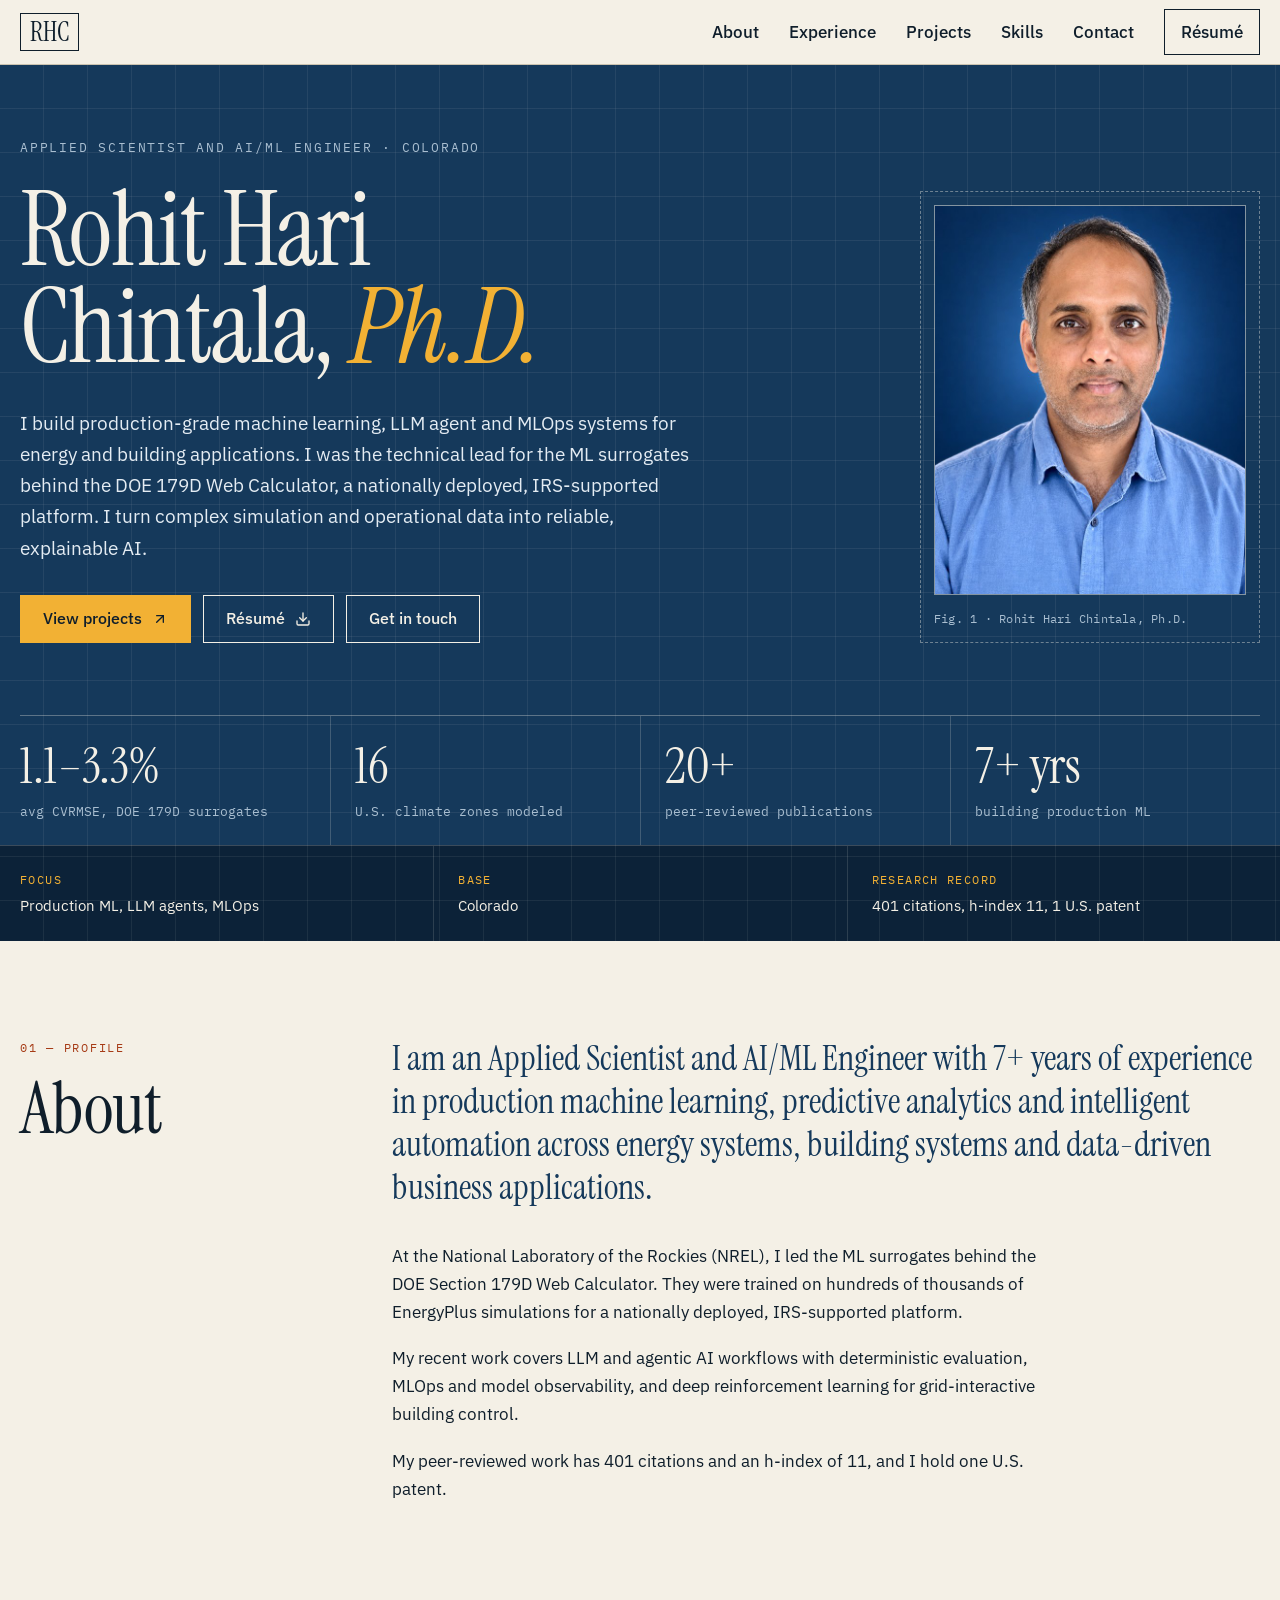
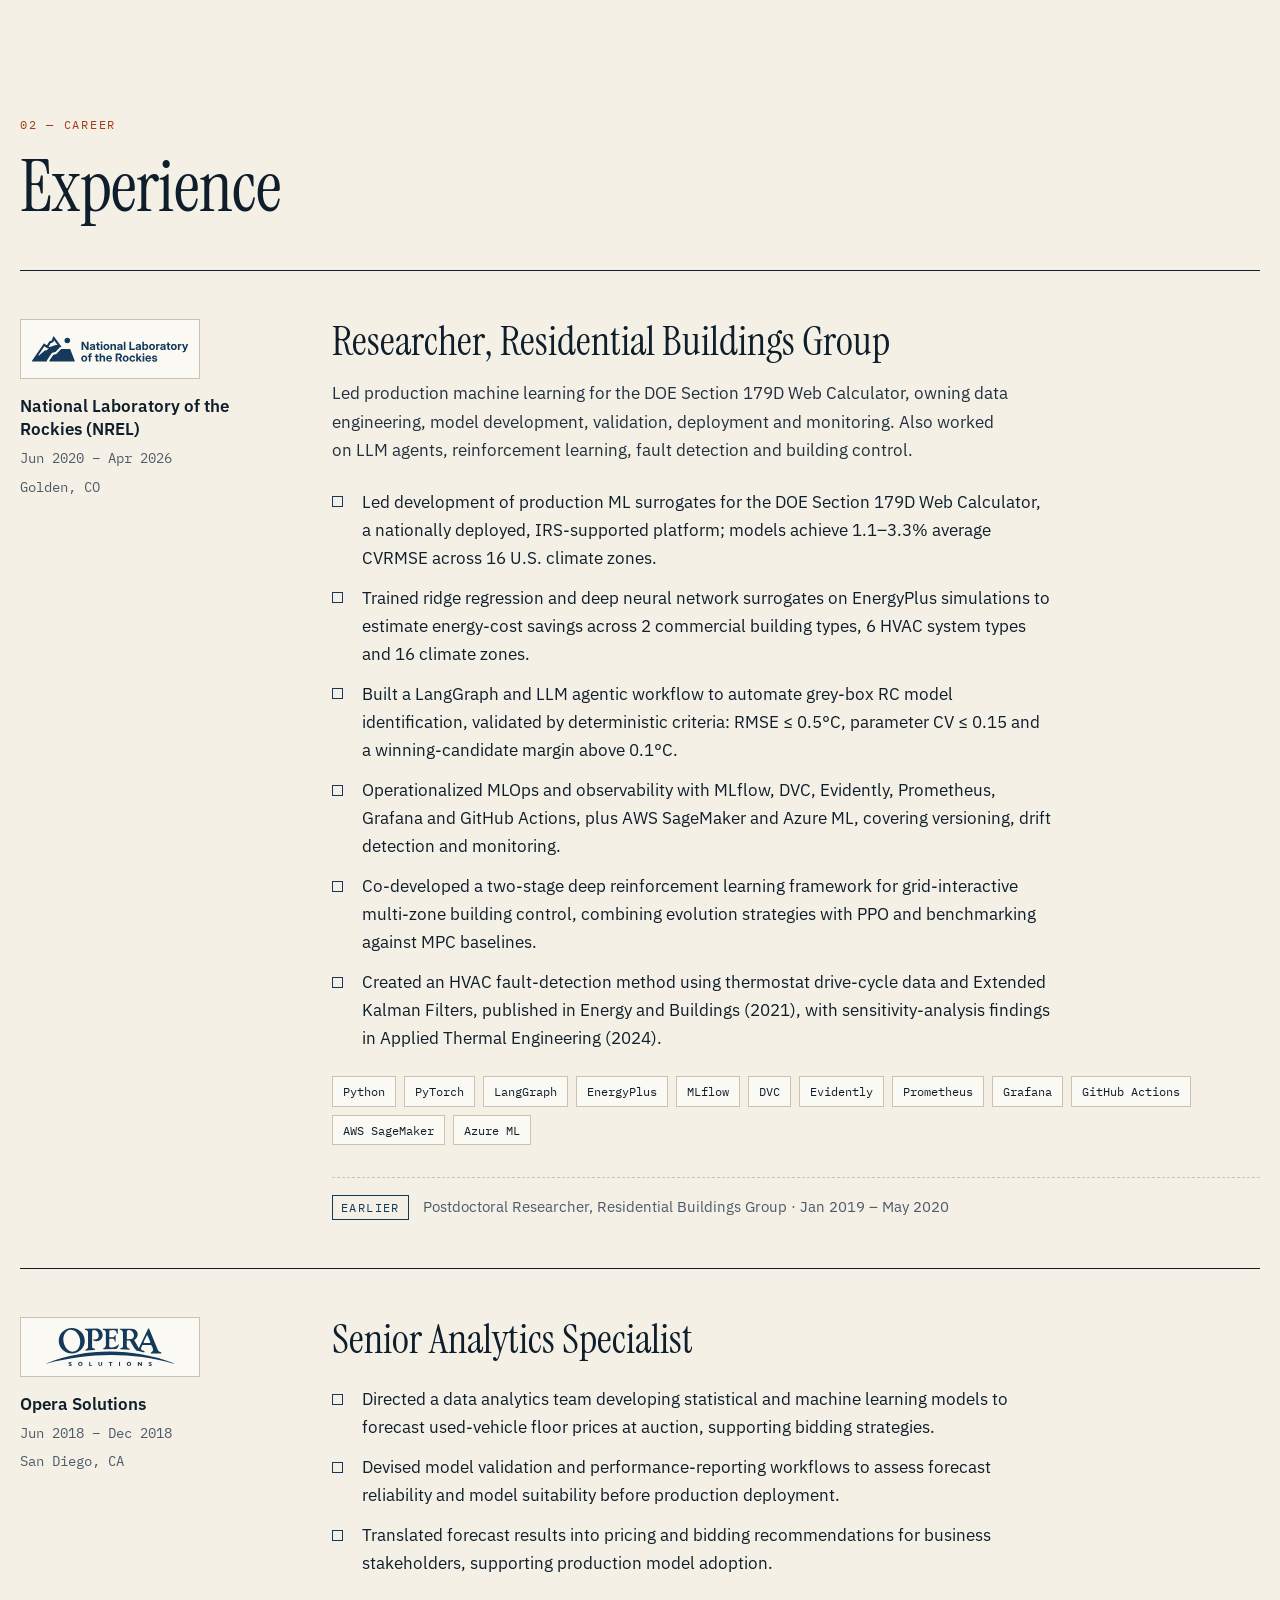
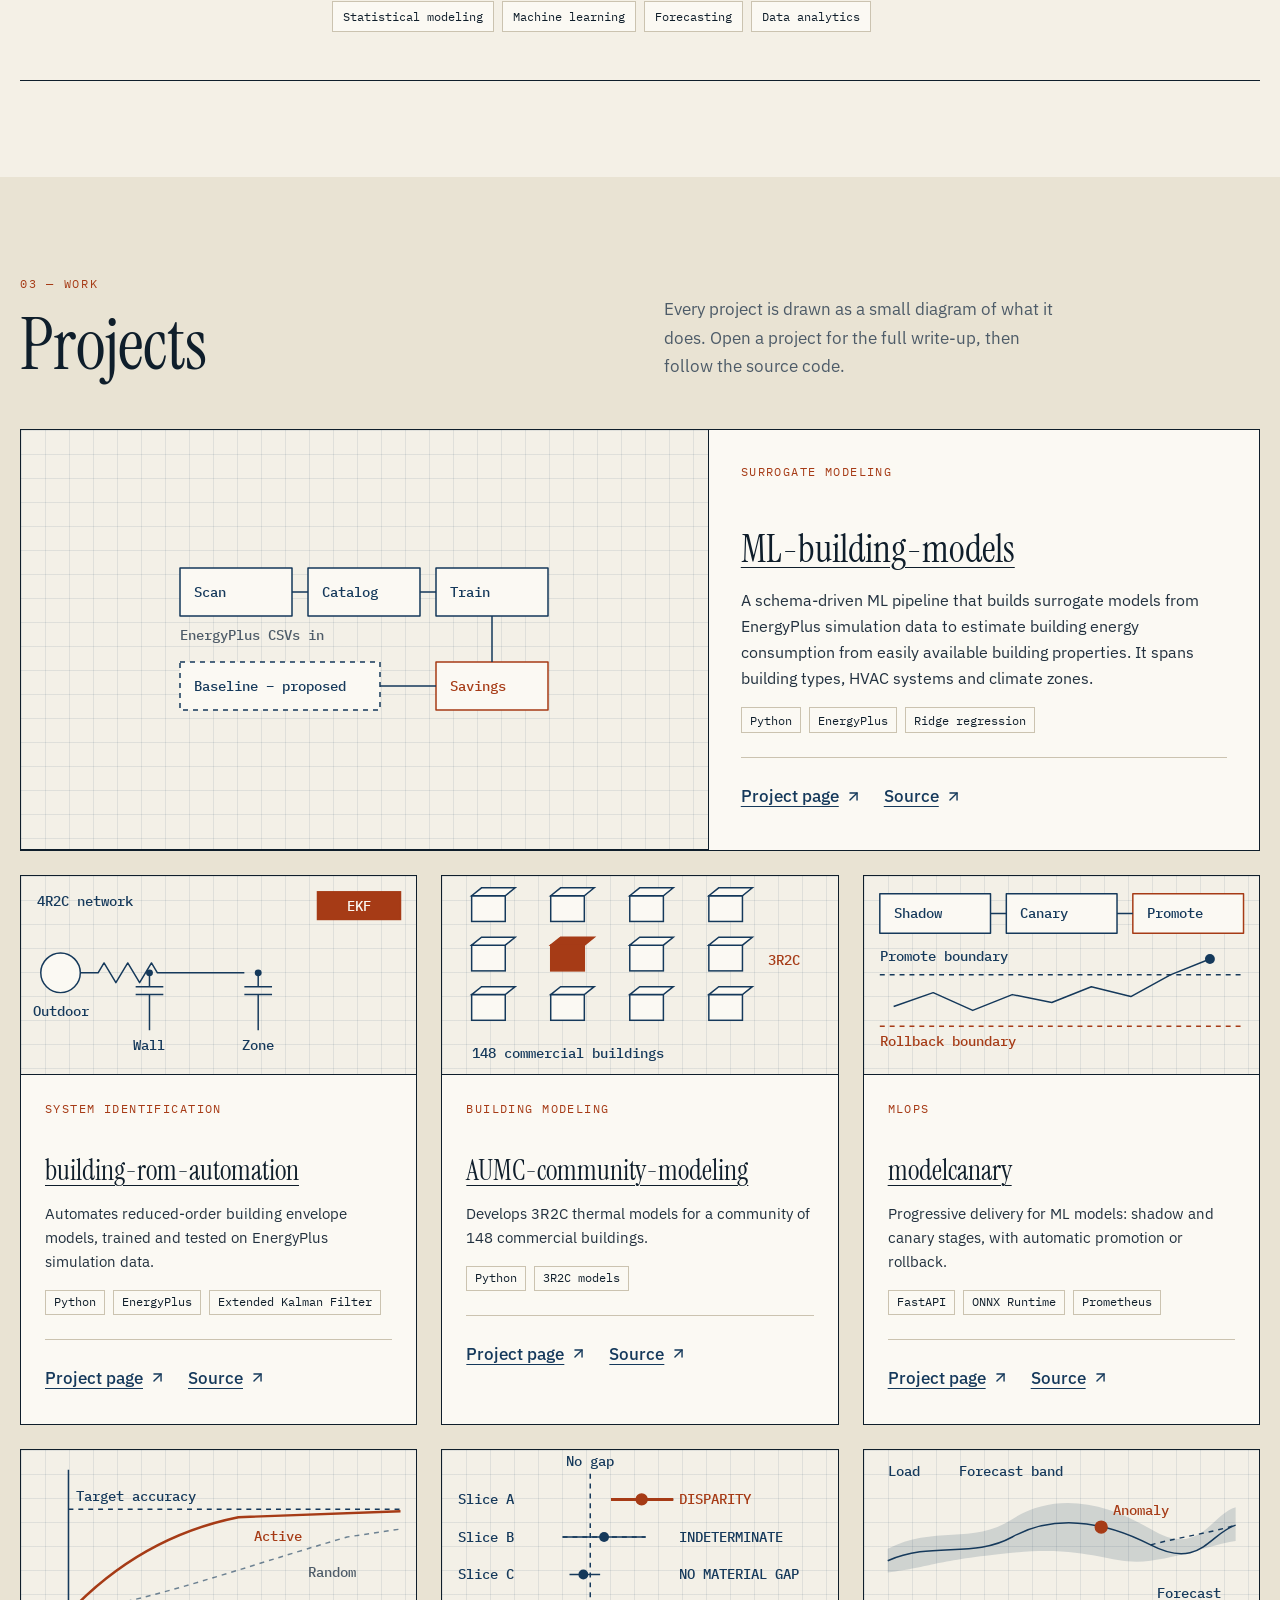
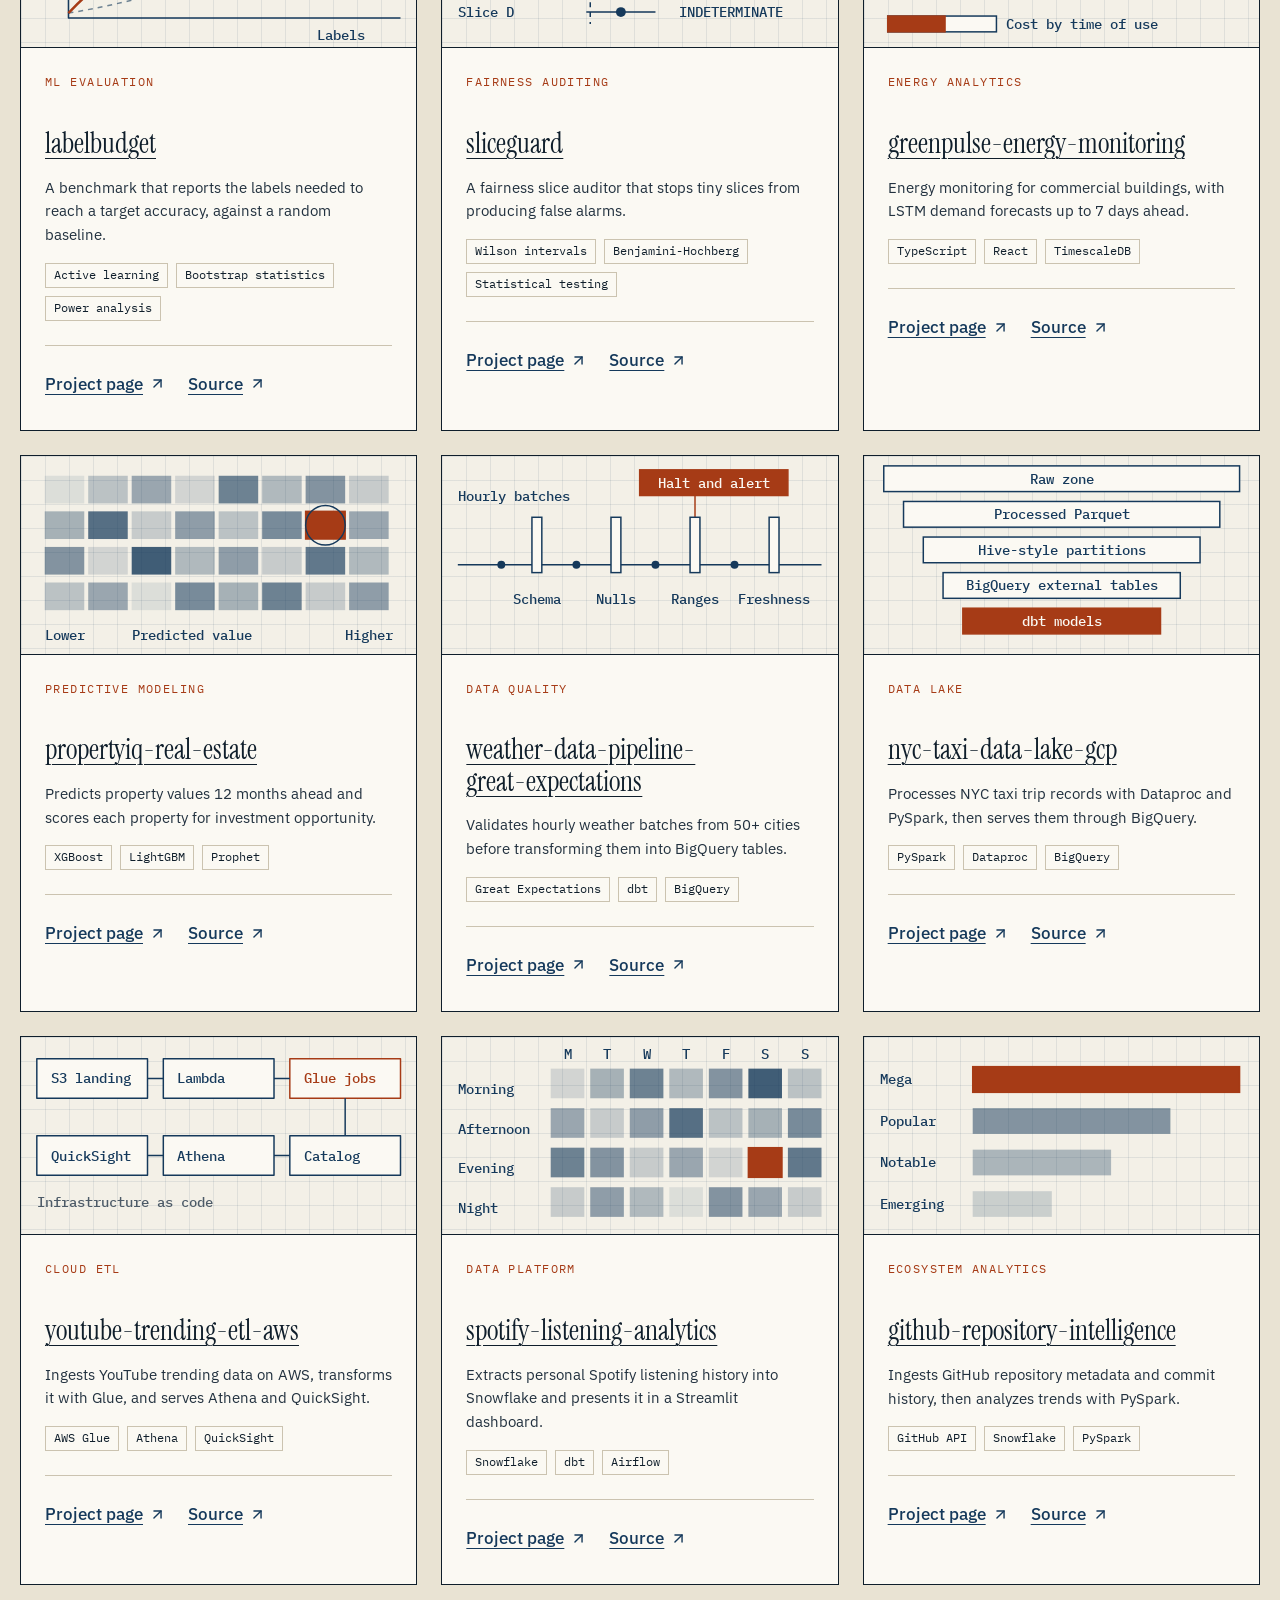
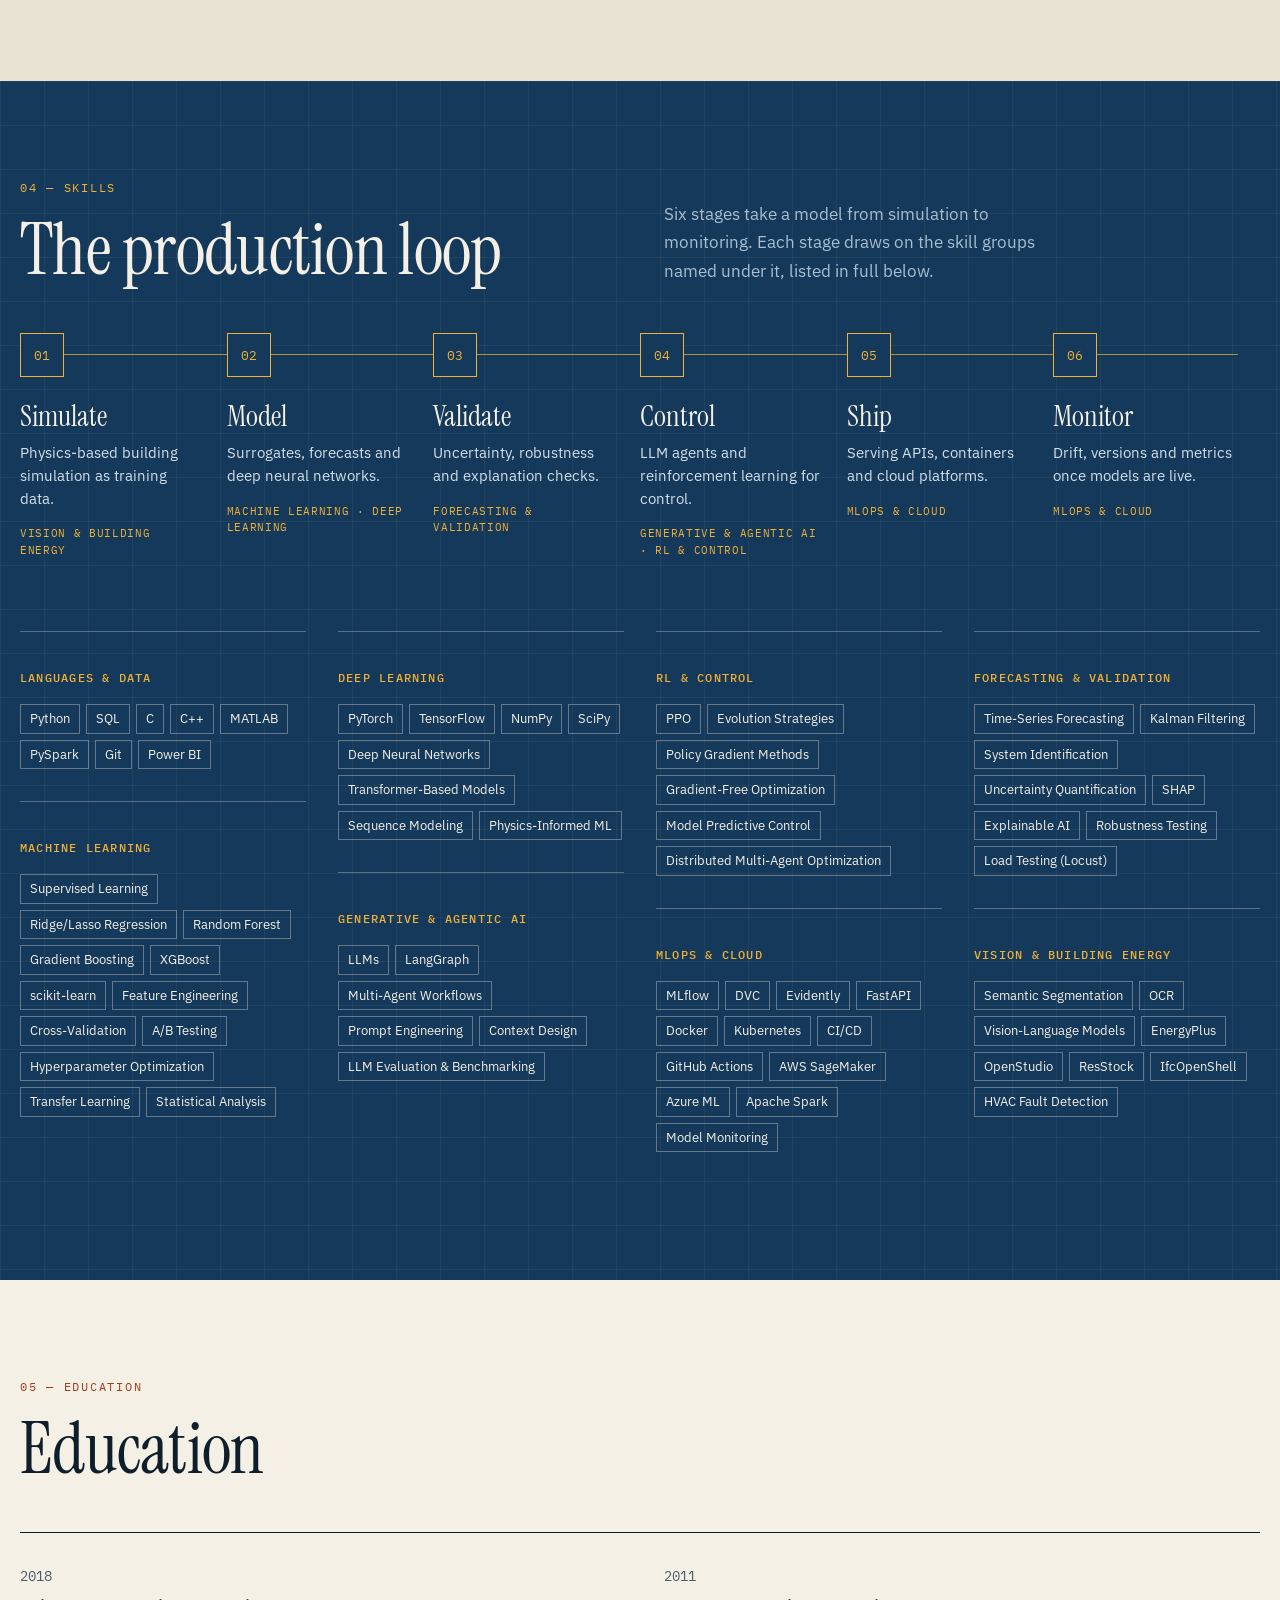
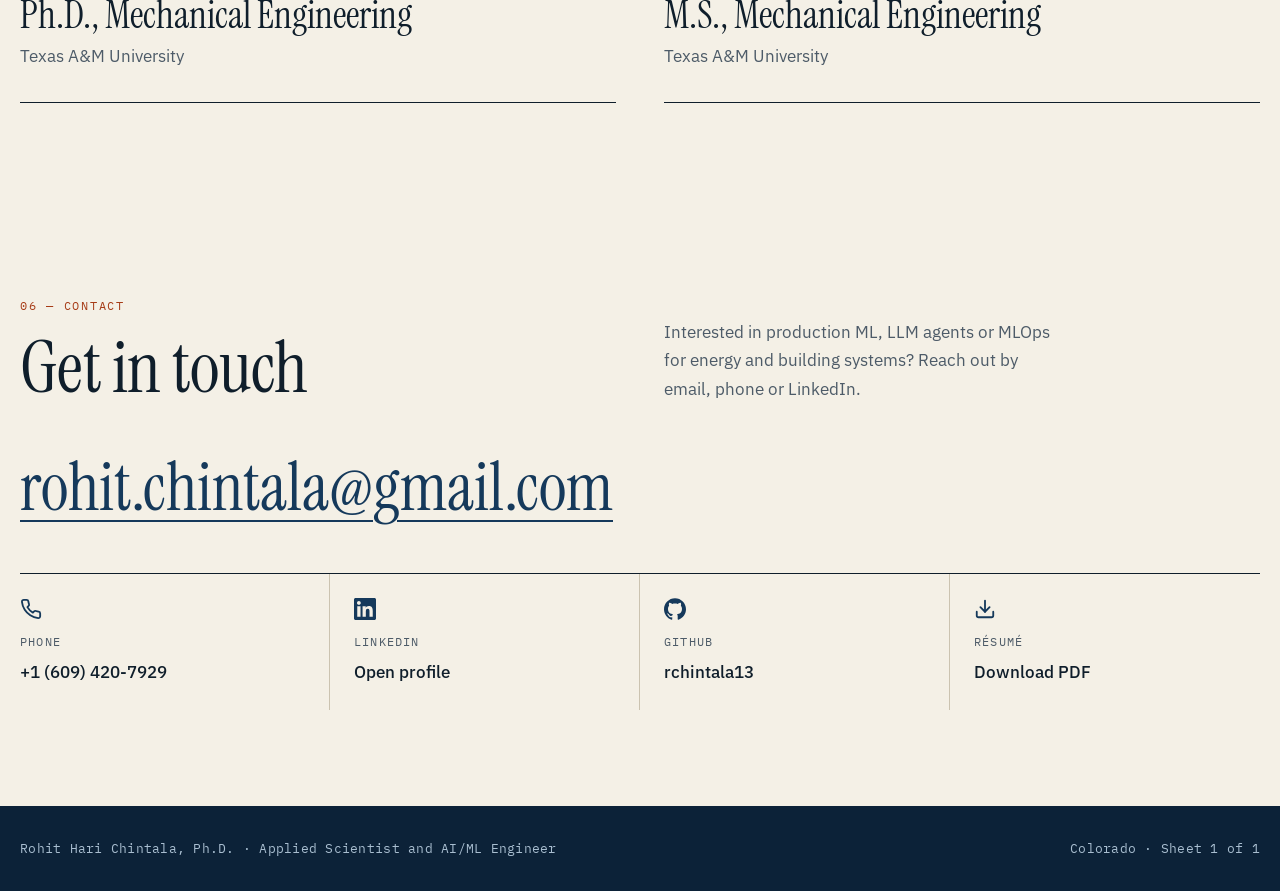
==== commit 7ff49759: "Add company logos to experience section" ====
--- a/index.html
+++ b/index.html
@@ -124,6 +124,7 @@
 
     <article class="role">
       <div class="role-side">
+        <div class="logo-chip"><img src="assets/images/logos/nrel.svg" alt="National Laboratory of the Rockies logo" loading="lazy" decoding="async"></div>
         <p class="co">National Laboratory of the Rockies (NREL)</p>
         <p class="meta">Jun 2020 – Apr 2026</p>
         <p class="meta">Golden, CO</p>
@@ -148,6 +149,7 @@
 
     <article class="role">
       <div class="role-side">
+        <div class="logo-chip"><img src="assets/images/logos/opera-solutions.svg" alt="Opera Solutions logo" loading="lazy" decoding="async"></div>
         <p class="co">Opera Solutions</p>
         <p class="meta">Jun 2018 – Dec 2018</p>
         <p class="meta">San Diego, CA</p>
